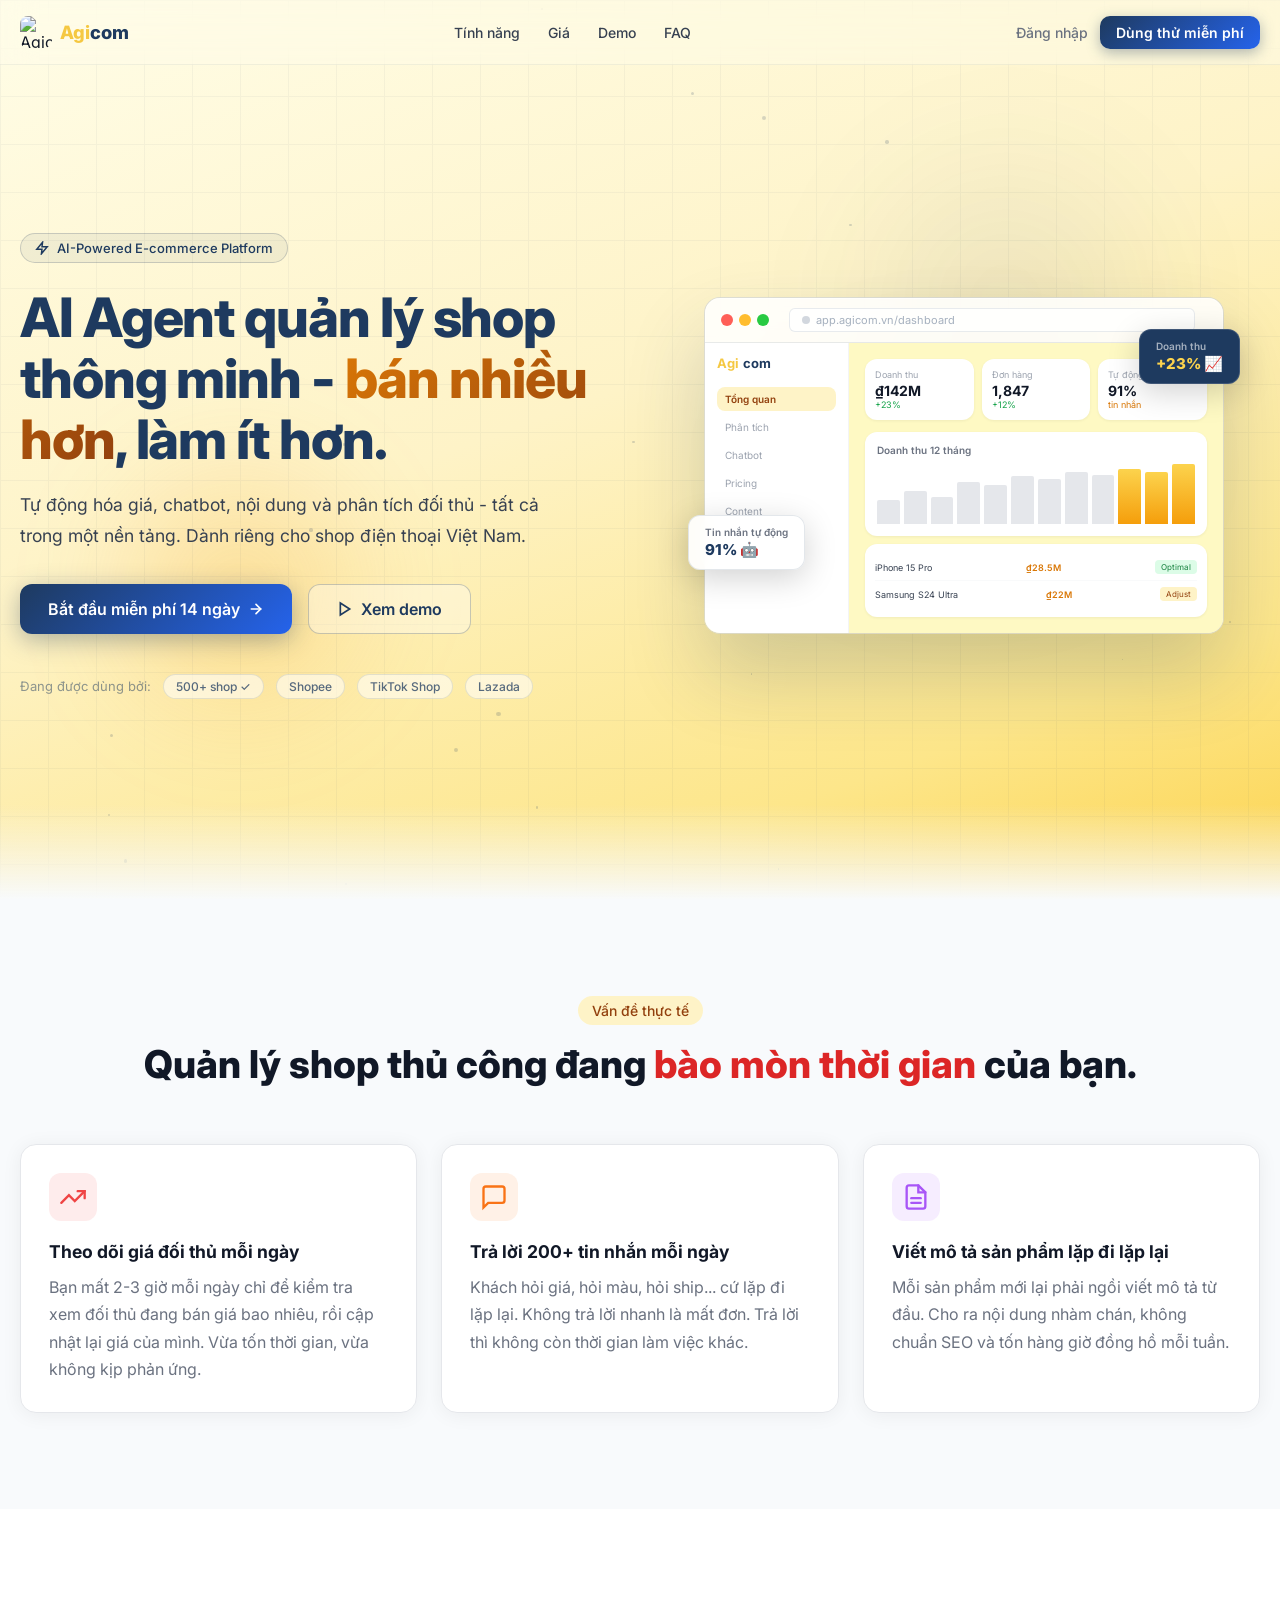
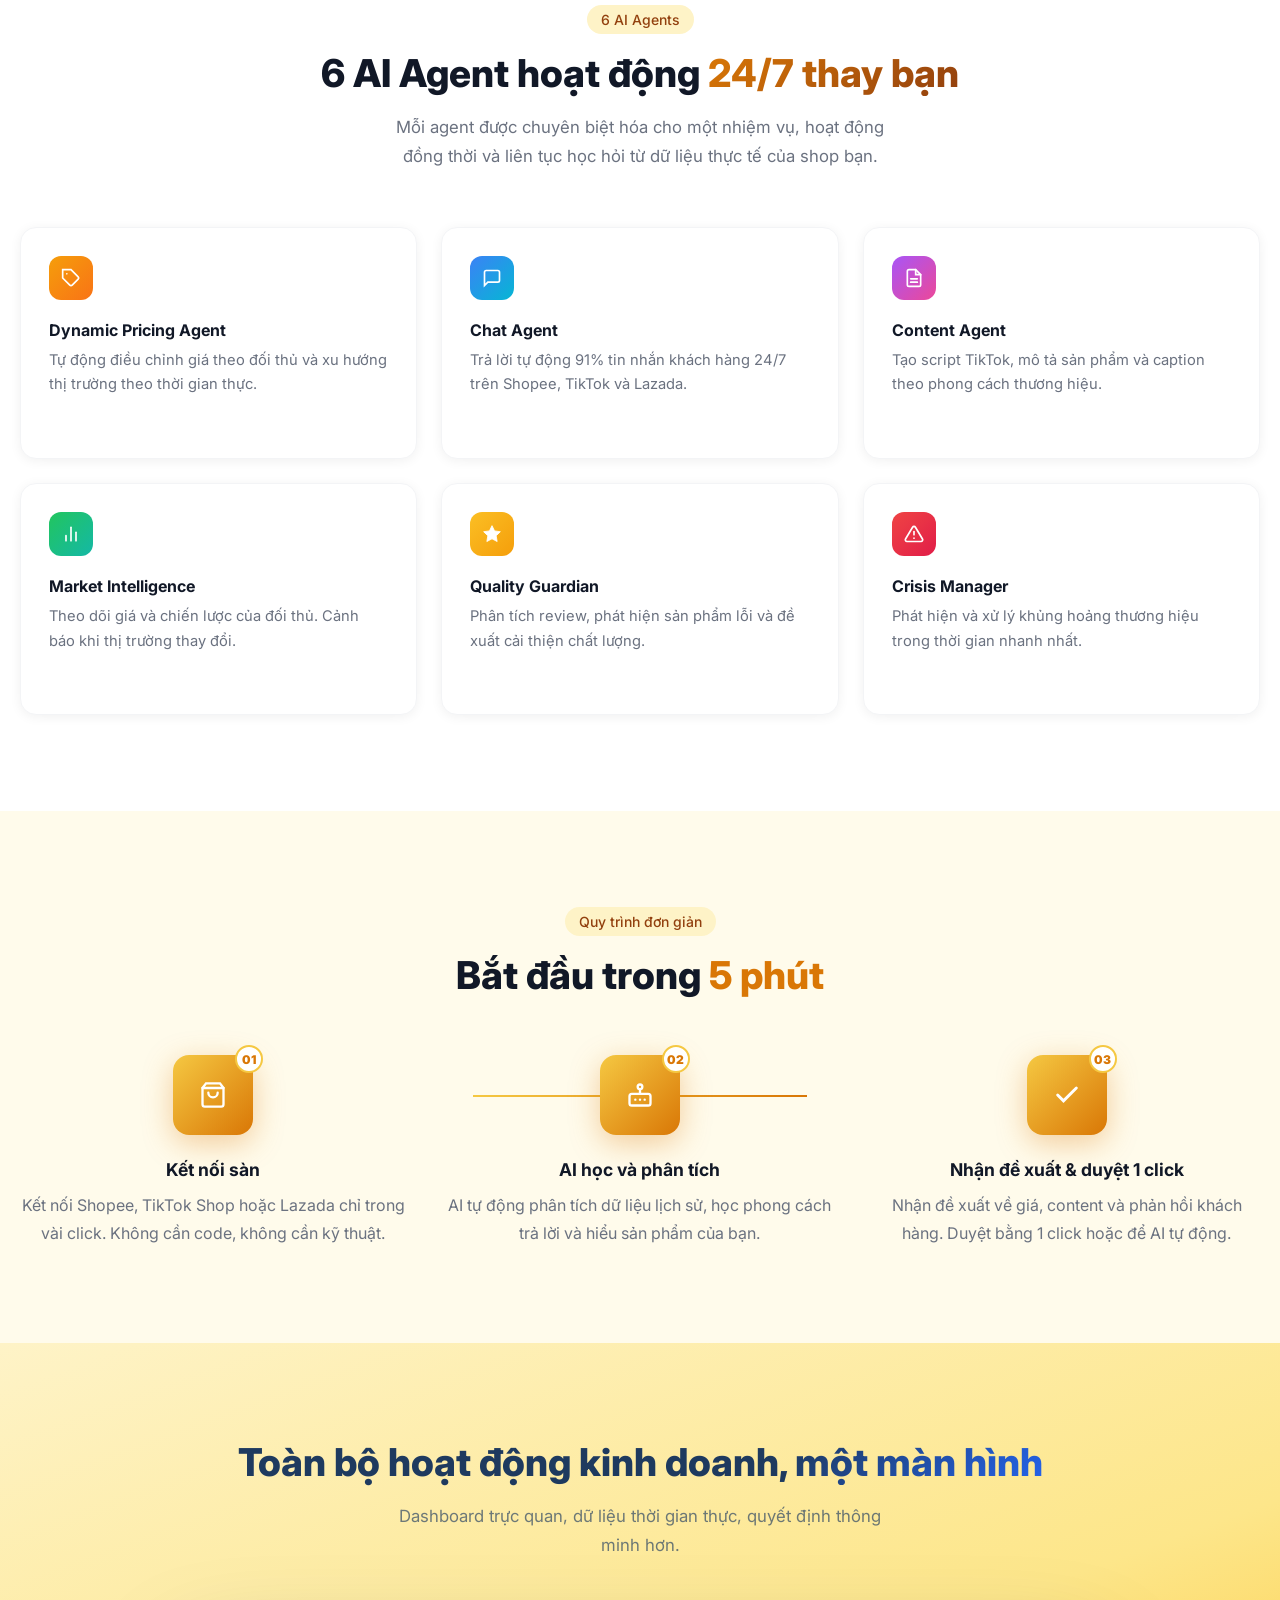
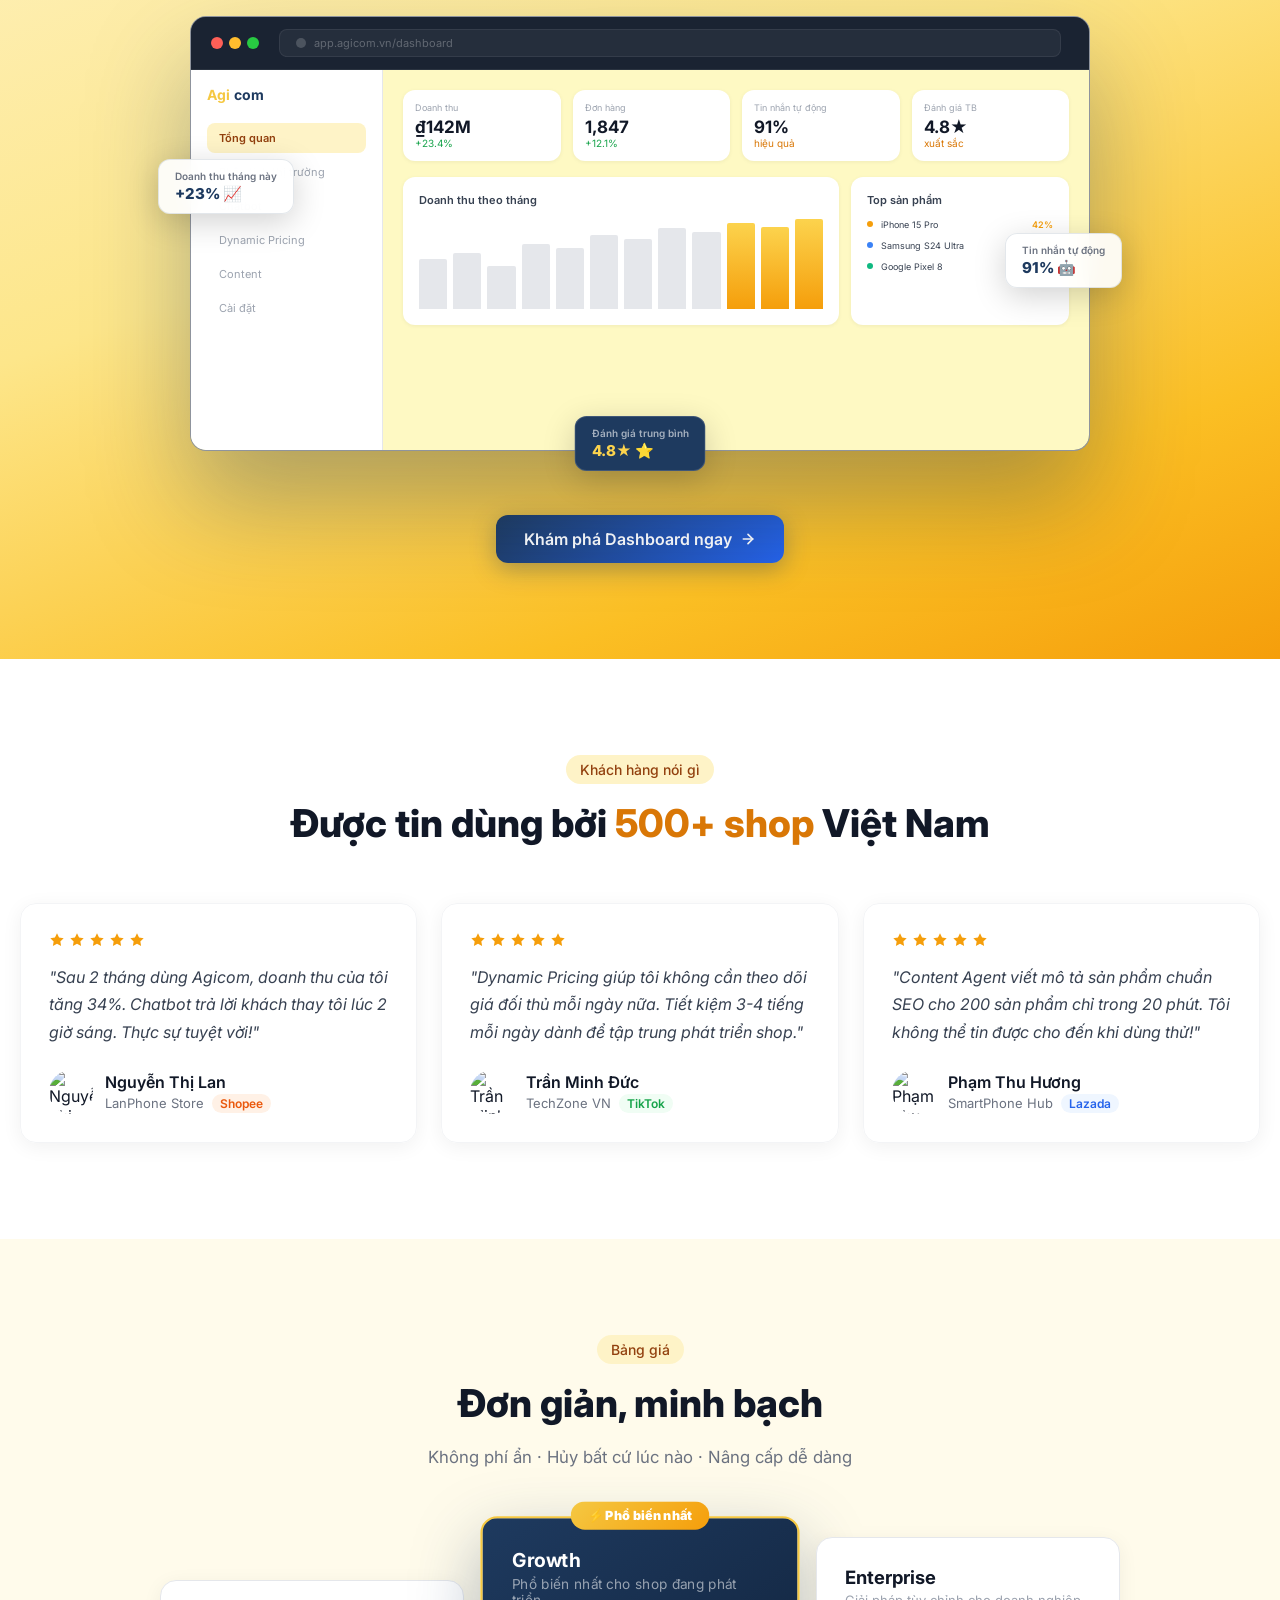
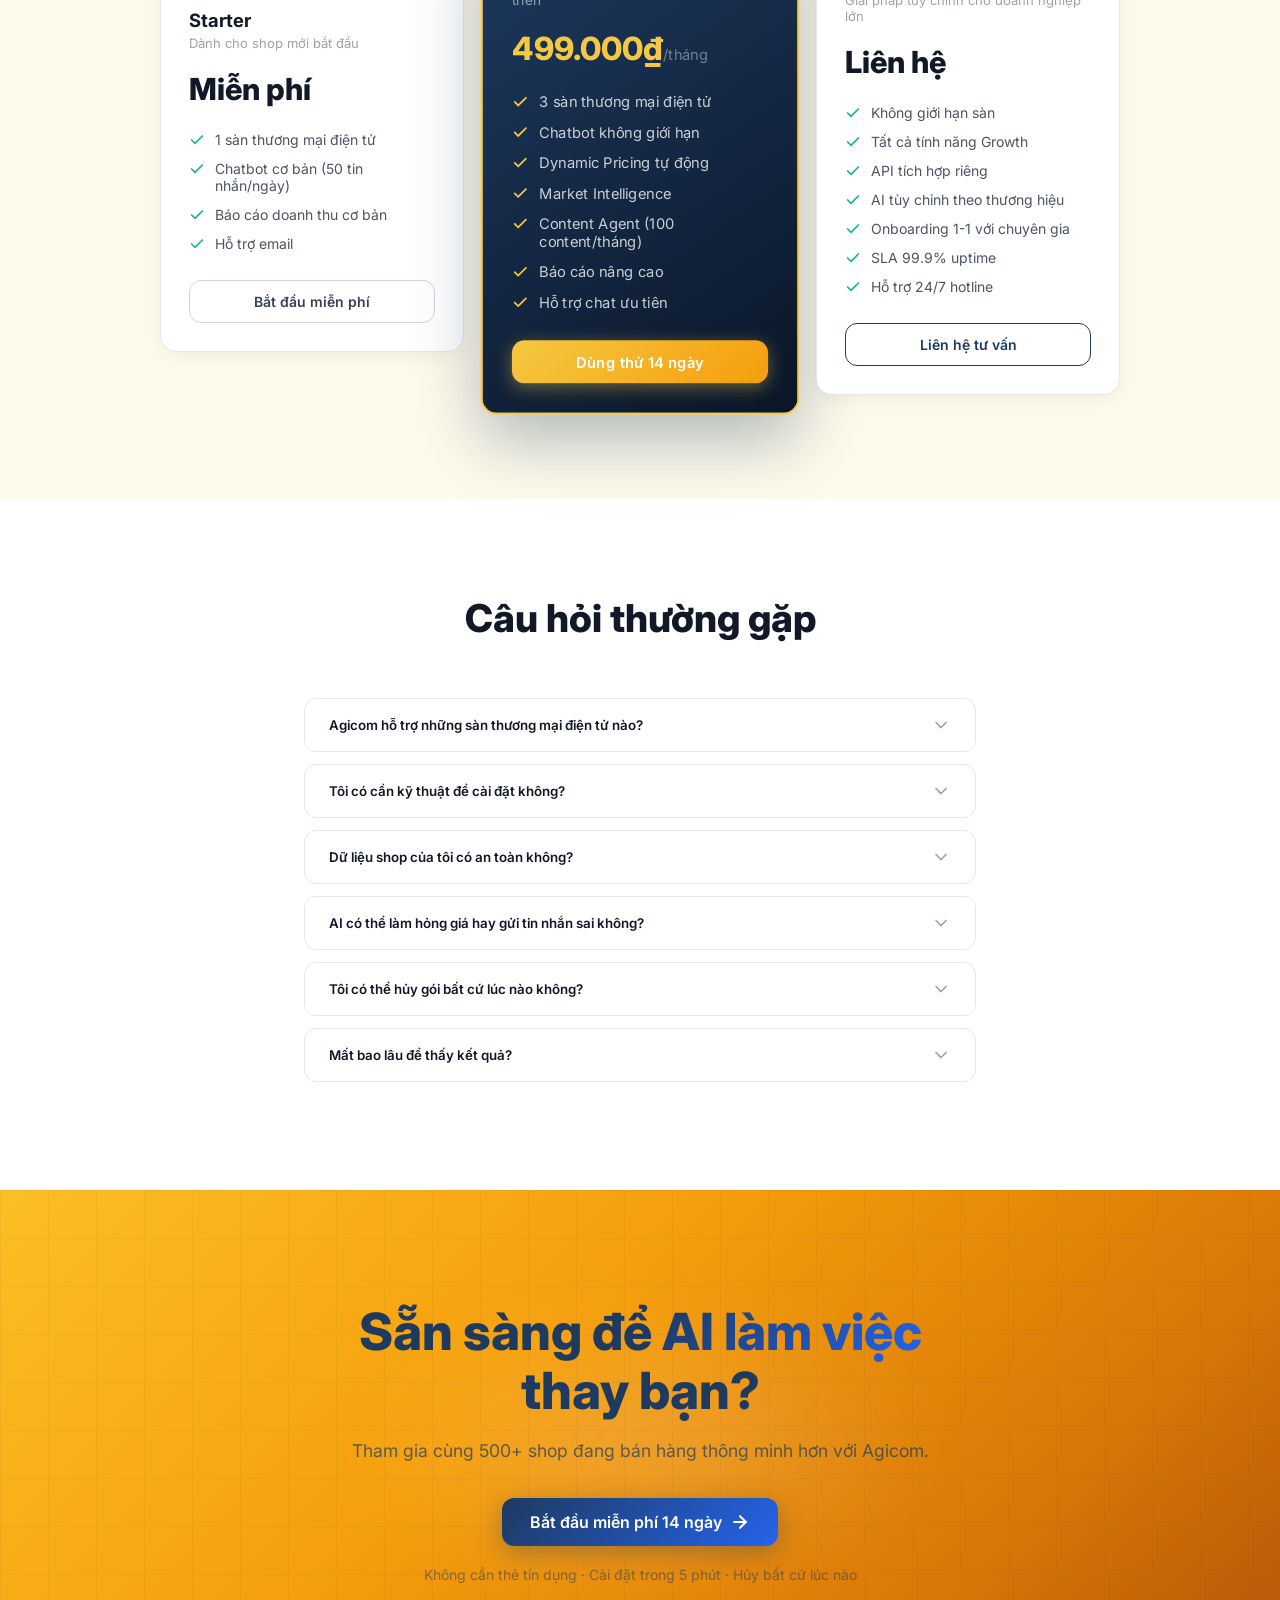
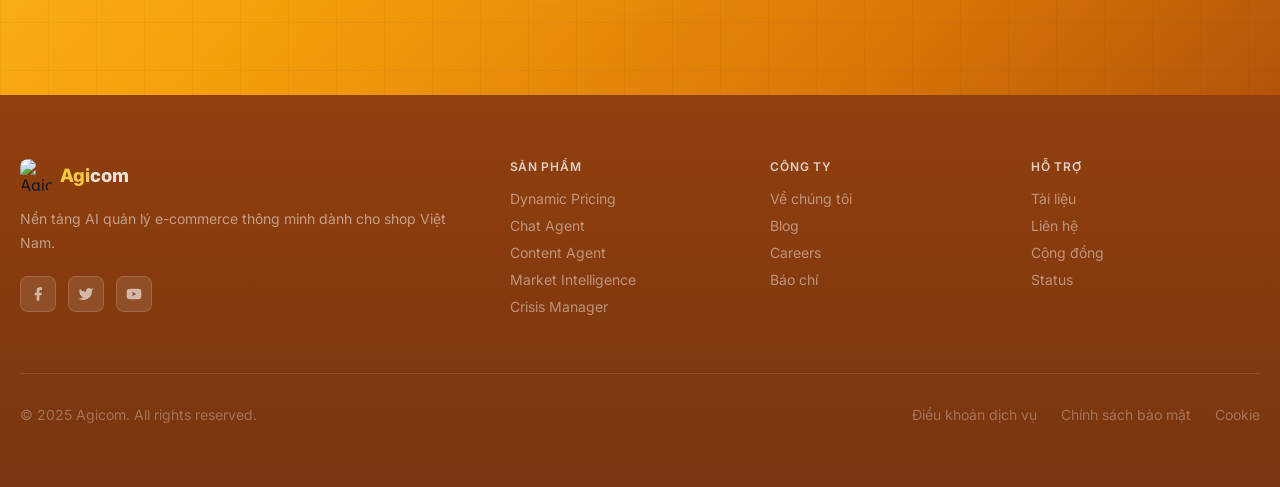
==== frontend/landing.html @ 4f0f51ff "Create landing.html" ====
<!DOCTYPE html>
<html lang="vi">
<head>
<meta charset="UTF-8">
<meta name="viewport" content="width=device-width, initial-scale=1.0">
<title>Agicom – AI Agent quản lý shop thông minh</title>
<link rel="preconnect" href="https://fonts.googleapis.com">
<link rel="preconnect" href="https://fonts.gstatic.com" crossorigin>
<link href="https://fonts.googleapis.com/css2?family=Inter:wght@400;500;600;700;800&display=swap" rel="stylesheet">
<style>
*,*::before,*::after{box-sizing:border-box;margin:0;padding:0;}
html{scroll-behavior:smooth;}
body{font-family:'Inter',sans-serif;overflow-x:hidden;color:#111827;}
img{max-width:100%;display:block;}
a{text-decoration:none;color:inherit;}
button{cursor:pointer;border:none;background:none;font-family:inherit;}
ul{list-style:none;}
@keyframes floatUp{0%,100%{transform:translateY(0)}50%{transform:translateY(-7px)}}
@keyframes floatDown{0%,100%{transform:translateY(0)}50%{transform:translateY(7px)}}
@keyframes floatSlow{0%,100%{transform:translateY(0)}50%{transform:translateY(-5px)}}
@keyframes particleFloat{0%,100%{transform:translateY(0);opacity:0.15}50%{transform:translateY(-28px);opacity:0.5}}
@keyframes fadeInUp{from{opacity:0;transform:translateY(40px)}to{opacity:1;transform:translateY(0)}}
@keyframes fadeInRight{from{opacity:0;transform:translateX(50px)}to{opacity:1;transform:translateX(0)}}
.animate-fade-in-up{animation:fadeInUp .8s ease forwards;}
.animate-fade-in-right{animation:fadeInRight .9s .2s ease both;}
.float-up{animation:floatUp 3s ease-in-out infinite;}
.float-down{animation:floatDown 4s 1s ease-in-out infinite;}
.float-slow{animation:floatSlow 3s 2s ease-in-out infinite;}
.reveal{opacity:0;transform:translateY(30px);transition:opacity .6s ease,transform .6s ease;}
.reveal.visible{opacity:1;transform:translateY(0);}
.reveal-d1{transition-delay:.1s;}.reveal-d2{transition-delay:.2s;}.reveal-d3{transition-delay:.3s;}
/* Navbar */
#navbar{position:fixed;top:0;left:0;right:0;z-index:50;transition:background .3s,box-shadow .3s;background:rgba(255,253,235,0.4);backdrop-filter:blur(16px);-webkit-backdrop-filter:blur(16px);border-bottom:1px solid rgba(30,58,95,0.06);}
#navbar.scrolled{background:rgba(255,255,255,0.92);border-bottom:1px solid rgba(0,0,0,0.07);box-shadow:0 4px 20px rgba(0,0,0,0.08);}
.nav-inner{max-width:1280px;margin:0 auto;padding:0 20px;display:flex;align-items:center;justify-content:space-between;height:64px;}
.nav-logo{display:flex;align-items:center;gap:8px;cursor:pointer;}
.nav-logo img{width:32px;height:32px;border-radius:8px;}
.logo-agi{color:#F5C842;font-weight:800;font-size:1.15rem;}
.logo-com{color:#1E3A5F;font-weight:800;font-size:1.15rem;}
.logo-com-inv{color:rgba(255,255,255,.85);font-weight:800;font-size:1.15rem;}
.nav-links{display:flex;align-items:center;gap:28px;}
.nav-links button{color:#374151;font-size:14px;font-weight:500;transition:color .2s;}
.nav-links button:hover{color:#D97706;}
.nav-ctas{display:flex;align-items:center;gap:12px;}
.nav-login{color:#6B7280;font-size:14px;font-weight:500;transition:color .2s;}
.nav-login:hover{color:#D97706;}
.btn-nav{display:inline-flex;align-items:center;gap:6px;padding:8px 16px;border-radius:10px;font-size:14px;font-weight:600;color:#fff;background:linear-gradient(135deg,#1E3A5F,#2563EB);box-shadow:0 4px 14px rgba(30,58,95,0.35);transition:transform .2s;cursor:pointer;}
.btn-nav:hover{transform:scale(1.05);}
.btn-primary{display:inline-flex;align-items:center;gap:8px;padding:14px 28px;border-radius:12px;font-size:1rem;font-weight:600;color:#fff;background:linear-gradient(135deg,#1E3A5F,#2563EB);box-shadow:0 6px 24px rgba(30,58,95,0.35);transition:transform .2s;cursor:pointer;}
.btn-primary:hover{transform:scale(1.05);}
.btn-outline{display:inline-flex;align-items:center;gap:8px;padding:14px 28px;border-radius:12px;font-size:1rem;font-weight:600;border:1.5px solid rgba(30,58,95,0.25);color:#1E3A5F;background:rgba(255,255,255,0.35);transition:background .2s;cursor:pointer;}
.btn-outline:hover{background:rgba(255,255,255,0.6);}
.btn-amber{display:inline-flex;align-items:center;gap:8px;padding:14px 28px;border-radius:12px;font-size:1rem;font-weight:600;color:#fff;background:linear-gradient(135deg,#F5C842,#F59E0B);box-shadow:0 4px 16px rgba(245,200,66,.4);transition:transform .2s;cursor:pointer;}
.btn-amber:hover{transform:scale(1.05);}
.mob-toggle{display:none;color:#1E3A5F;}
.mob-menu{display:none;background:#fff;border-top:1px solid #F3F4F6;padding:16px 20px;}
.mob-menu.open{display:block;}
.mob-menu button{display:block;width:100%;text-align:left;padding:10px 0;color:#374151;font-size:14px;font-weight:500;}
.mob-cta{display:block;width:100%;text-align:center;margin-top:8px;padding:12px;border-radius:12px;color:#fff;font-weight:600;font-size:14px;background:linear-gradient(135deg,#1E3A5F,#2563EB);}
@media(max-width:768px){.nav-links,.nav-ctas{display:none!important;}.mob-toggle{display:flex;}}
/* Hero */
#hero{position:relative;min-height:100vh;display:flex;align-items:center;padding-top:64px;background:linear-gradient(160deg,#FFFDE7 0%,#FEF3C7 45%,#FDE68A 80%,#FCD34D 100%);}
.orb1{position:absolute;top:10%;right:5%;width:420px;height:420px;border-radius:50%;background:radial-gradient(circle,rgba(30,58,95,0.08),transparent 70%);filter:blur(40px);pointer-events:none;}
.orb2{position:absolute;bottom:15%;left:5%;width:350px;height:350px;border-radius:50%;background:radial-gradient(circle,rgba(245,158,11,0.25),transparent 70%);filter:blur(40px);pointer-events:none;}
.grid-bg{position:absolute;inset:0;opacity:.04;pointer-events:none;background-image:linear-gradient(rgba(30,58,95,1) 1px,transparent 1px),linear-gradient(90deg,rgba(30,58,95,1) 1px,transparent 1px);background-size:48px 48px;}
.particles-wrap{position:absolute;inset:0;overflow:hidden;pointer-events:none;}
.particle{position:absolute;border-radius:50%;background:rgba(30,58,95,0.18);animation:particleFloat linear infinite;}
.hero-inner{position:relative;max-width:1280px;margin:0 auto;padding:80px 20px 112px;display:grid;grid-template-columns:1fr 1fr;gap:56px;align-items:center;}
@media(max-width:900px){.hero-inner{grid-template-columns:1fr;padding:60px 20px 80px;}.hero-right{display:none!important;}}
.hero-badge{display:inline-flex;align-items:center;gap:8px;padding:6px 14px;border-radius:999px;margin-bottom:24px;border:1px solid rgba(30,58,95,0.2);background:rgba(30,58,95,0.06);}
.hero-badge span{color:#1E3A5F;font-size:13px;font-weight:500;}
.hero-h1{font-size:clamp(2rem,4.5vw,3.4rem);font-weight:800;line-height:1.12;letter-spacing:-.02em;color:#1E3A5F;margin-bottom:20px;}
.grad-text{background:linear-gradient(135deg,#D97706,#92400E);-webkit-background-clip:text;-webkit-text-fill-color:transparent;background-clip:text;}
.hero-p{color:#374151;font-size:1.1rem;line-height:1.75;max-width:520px;margin-bottom:32px;}
.hero-ctas{display:flex;flex-wrap:wrap;gap:16px;margin-bottom:40px;}
.trust-row{display:flex;flex-wrap:wrap;align-items:center;gap:12px;}
.trust-lbl{color:rgba(30,58,95,0.5);font-size:13px;}
.trust-badge{padding:4px 12px;border-radius:999px;font-size:12px;font-weight:500;background:rgba(255,255,255,0.55);color:rgba(30,58,95,0.75);border:1px solid rgba(30,58,95,0.12);}
.hero-fade{position:absolute;bottom:0;left:0;right:0;height:96px;pointer-events:none;background:linear-gradient(to bottom,transparent,#f8fafc);}
/* Mockup */
.mockup-wrap{position:relative;width:100%;max-width:520px;margin:0 auto;user-select:none;}
.mockup-glow{position:absolute;inset:-24px;border-radius:24px;pointer-events:none;background:radial-gradient(ellipse,rgba(30,58,95,0.25) 0%,transparent 70%);filter:blur(40px);opacity:.3;}
.mockup-browser{position:relative;border-radius:16px;overflow:hidden;border:1px solid rgba(30,58,95,0.15);background:rgba(255,255,255,0.55);backdrop-filter:blur(14px);-webkit-backdrop-filter:blur(14px);box-shadow:0 40px 80px rgba(30,58,95,0.2),0 0 0 1px rgba(255,255,255,0.6) inset;}
.titlebar{display:flex;align-items:center;gap:8px;padding:10px 16px;border-bottom:1px solid rgba(30,58,95,0.1);background:rgba(255,255,255,0.7);}
.tlights{display:flex;gap:6px;}
.tl{width:12px;height:12px;border-radius:50%;}
.tl-r{background:#FF5F57;}.tl-y{background:#FFBD2E;}.tl-g{background:#28CA42;}
.urlbar{flex:1;height:24px;border-radius:6px;margin:0 12px;display:flex;align-items:center;padding:0 12px;gap:6px;background:rgba(255,255,255,0.8);border:1px solid rgba(30,58,95,0.1);}
.urlbar-dot{width:8px;height:8px;border-radius:50%;background:rgba(30,58,95,0.2);}
.urlbar-txt{color:rgba(30,58,95,0.4);font-size:11px;}
.mbody{display:flex;background:#fef9c3;min-height:280px;}
.msidebar{width:144px;background:#fff;border-right:1px solid #F3F4F6;padding:12px;flex-shrink:0;}
.msidebar-logo{display:flex;align-items:center;gap:4px;margin-bottom:16px;}
.msidebar-logo .a{color:#F5C842;font-weight:700;font-size:13px;}
.msidebar-logo .c{color:#1E3A5F;font-weight:700;font-size:13px;}
.mnav{padding:6px 8px;border-radius:8px;margin-bottom:4px;font-size:10px;}
.mnav-a{background:#FEF3C7;color:#92400E;font-weight:600;}
.mnav-i{background:transparent;color:#9CA3AF;}
.mmain{flex:1;padding:16px;}
.kpi3{display:grid;grid-template-columns:repeat(3,1fr);gap:8px;margin-bottom:12px;}
.kcard{background:#fff;border-radius:12px;padding:10px;box-shadow:0 1px 3px rgba(0,0,0,.06);}
.kl{color:#9CA3AF;font-size:9px;margin-bottom:2px;}
.kv{font-weight:700;color:#111827;font-size:14px;}
.ks-g{font-size:9px;color:#16A34A;}
.ks-a{font-size:9px;color:#D97706;}
.mchart{background:#fff;border-radius:12px;padding:12px;margin-bottom:8px;box-shadow:0 1px 3px rgba(0,0,0,.06);}
.mchart-lbl{color:#6B7280;font-size:10px;font-weight:600;margin-bottom:8px;}
.bars{display:flex;align-items:flex-end;gap:4px;height:60px;}
.bar{flex:1;border-radius:2px 2px 0 0;}
.mtable{background:#fff;border-radius:12px;padding:10px;box-shadow:0 1px 3px rgba(0,0,0,.06);}
.mrow{display:flex;align-items:center;justify-content:space-between;padding:6px 0;border-bottom:1px solid #F9FAFB;}
.mrow:last-child{border-bottom:none;}
.mrow-n{color:#374151;font-size:9px;}
.mrow-p{font-weight:600;color:#D97706;font-size:9px;}
.mbadge{border-radius:4px;padding:2px 6px;font-size:8px;}
.mbadge-g{background:#DCFCE7;color:#15803D;}
.mbadge-a{background:#FEF3C7;color:#92400E;}
.callout{position:absolute;padding:10px 16px;border-radius:12px;box-shadow:0 8px 32px rgba(0,0,0,.18);}
.callout-lbl{font-size:10px;font-weight:600;margin-bottom:2px;}
.callout-val{font-size:15px;font-weight:800;}
.co-dark{background:#1E3A5F;border:1px solid rgba(255,255,255,0.15);}
.co-dark .callout-lbl{color:rgba(255,255,255,.6);}
.co-dark .callout-val{color:#FCD34D;}
.co-light{background:rgba(255,255,255,0.92);border:1px solid rgba(30,58,95,.12);backdrop-filter:blur(10px);}
.co-light .callout-lbl{color:#6B7280;}
.co-light .callout-val{color:#1E3A5F;}
/* Shared */
.sec-badge{display:inline-block;padding:6px 14px;border-radius:999px;font-size:14px;font-weight:500;background:#FEF3C7;color:#92400E;margin-bottom:16px;}
.sec-h2{font-size:clamp(1.8rem,3vw,2.6rem);font-weight:800;line-height:1.22;color:#111827;}
.grad-h2{background:linear-gradient(135deg,#D97706,#92400E);-webkit-background-clip:text;-webkit-text-fill-color:transparent;background-clip:text;}
.sec-sub{color:#6B7280;font-size:1.05rem;line-height:1.72;max-width:500px;margin:16px auto 0;}
.container{max-width:1280px;margin:0 auto;padding:0 20px;}
.tc{text-align:center;}
/* Problem */
#problem{padding:96px 0;background:#f8fafc;}
.prob-grid{display:grid;grid-template-columns:repeat(3,1fr);gap:24px;margin-top:56px;}
@media(max-width:768px){.prob-grid{grid-template-columns:1fr;}}
.prob-card{background:#fff;border-radius:16px;padding:28px;border:1px solid #E5E7EB;box-shadow:0 2px 20px rgba(0,0,0,.06);}
.prob-icon{width:48px;height:48px;border-radius:12px;display:flex;align-items:center;justify-content:center;margin-bottom:20px;}
.prob-card h3{font-size:1.1rem;font-weight:700;color:#111827;margin-bottom:12px;}
.prob-card p{color:#6B7280;line-height:1.72;}
/* Features */
#features{padding:96px 0;background:#fff;}
.feat-grid{display:grid;grid-template-columns:repeat(3,1fr);gap:24px;margin-top:56px;}
@media(max-width:900px){.feat-grid{grid-template-columns:repeat(2,1fr);}}
@media(max-width:600px){.feat-grid{grid-template-columns:1fr;}}
.feat-card{padding:28px;border-radius:16px;border:1px solid #F3F4F6;box-shadow:0 2px 12px rgba(0,0,0,.06);background:#fff;transition:transform .2s,box-shadow .2s;cursor:pointer;}
.feat-card:hover{transform:translateY(-4px);box-shadow:0 8px 32px rgba(0,0,0,.12);}
.feat-icon{width:44px;height:44px;border-radius:12px;display:flex;align-items:center;justify-content:center;color:#fff;margin-bottom:20px;transition:transform .2s;}
.feat-card:hover .feat-icon{transform:scale(1.1);}
.feat-card h3{font-weight:700;color:#111827;font-size:1rem;margin-bottom:8px;}
.feat-card p{color:#6B7280;line-height:1.68;font-size:.92rem;}
.feat-link{margin-top:16px;display:flex;align-items:center;gap:4px;font-size:14px;font-weight:500;color:#D97706;opacity:0;transition:opacity .2s;}
.feat-card:hover .feat-link{opacity:1;}
.ga{background:linear-gradient(135deg,#F59E0B,#F97316);}
.gb{background:linear-gradient(135deg,#3B82F6,#06B6D4);}
.gc{background:linear-gradient(135deg,#A855F7,#EC4899);}
.gd{background:linear-gradient(135deg,#22C55E,#14B8A6);}
.ge{background:linear-gradient(135deg,#FBBF24,#F59E0B);}
.gf{background:linear-gradient(135deg,#EF4444,#E11D48);}
/* How it works */
#how{padding:96px 0;background:#FFFBEB;}
.steps{display:grid;grid-template-columns:repeat(3,1fr);gap:40px;margin-top:56px;position:relative;}
.steps-line{display:none;position:absolute;top:40px;left:calc(33.33% + 40px);right:calc(33.33% + 40px);height:2px;background:linear-gradient(to right,#F5C842,#D97706);}
@media(min-width:768px){.steps-line{display:block;}}
@media(max-width:768px){.steps{grid-template-columns:1fr;}}
.step{text-align:center;}
.step-icon{position:relative;display:inline-flex;align-items:center;justify-content:center;width:80px;height:80px;border-radius:16px;color:#fff;margin-bottom:24px;background:linear-gradient(135deg,#F5C842,#D97706);box-shadow:0 8px 30px rgba(217,119,6,0.35);}
.step-num{position:absolute;top:-10px;right:-10px;width:28px;height:28px;border-radius:50%;background:#fff;display:flex;align-items:center;justify-content:center;font-size:12px;font-weight:900;color:#D97706;border:2px solid #F5C842;}
.step h3{font-size:1.1rem;font-weight:700;color:#111827;margin-bottom:12px;}
.step p{color:#6B7280;line-height:1.72;}
/* Dashboard preview */
#preview{padding:96px 0;background:linear-gradient(160deg,#FEF3C7 0%,#FDE68A 45%,#FBBF24 80%,#F59E0B 100%);}
.big-wrap{position:relative;max-width:900px;margin:56px auto 0;}
.big-glow{position:absolute;inset:-40px;border-radius:24px;pointer-events:none;background:radial-gradient(ellipse,rgba(30,58,95,0.2),transparent 70%);filter:blur(40px);opacity:.3;}
.big-browser{position:relative;border-radius:16px;overflow:hidden;border:1px solid rgba(255,255,255,.5);background:#1e293b;box-shadow:0 50px 100px rgba(30,58,95,.35),0 0 0 1px rgba(255,255,255,.2) inset;}
.big-bar{display:flex;align-items:center;gap:12px;padding:12px 20px;border-bottom:1px solid rgba(255,255,255,.07);background:#1a2332;}
.big-url{flex:1;height:28px;border-radius:8px;display:flex;align-items:center;padding:0 16px;margin:0 8px;gap:8px;background:rgba(255,255,255,.05);border:1px solid rgba(255,255,255,.07);}
.big-udot{width:10px;height:10px;border-radius:50%;background:rgba(255,255,255,.18);}
.big-utxt{color:rgba(255,255,255,.28);font-size:11px;}
.big-body{display:flex;background:#fef9c3;min-height:380px;}
.big-sidebar{width:192px;background:#fff;border-right:1px solid #E5E7EB;padding:16px;flex-shrink:0;}
.bs-logo{display:flex;align-items:center;gap:4px;margin-bottom:20px;}
.bs-logo .a{color:#F5C842;font-weight:700;font-size:14px;}
.bs-logo .c{color:#1E3A5F;font-weight:700;font-size:14px;}
.bnav{padding:8px 12px;border-radius:8px;margin-bottom:4px;font-size:11px;}
.bnav-a{background:#FEF3C7;color:#92400E;font-weight:600;}
.bnav-i{background:transparent;color:#9CA3AF;}
.big-main{flex:1;padding:20px;}
.kpi4{display:grid;grid-template-columns:repeat(4,1fr);gap:12px;margin-bottom:16px;}
.k4{background:#fff;border-radius:12px;padding:12px;box-shadow:0 1px 4px rgba(0,0,0,.06);}
.k4l{color:#9CA3AF;font-size:9px;margin-bottom:4px;}
.k4v{font-weight:700;color:#111827;font-size:17px;}
.k4g{font-size:10px;color:#16A34A;}
.k4a{font-size:10px;color:#D97706;}
.charts2{display:grid;grid-template-columns:2fr 1fr;gap:12px;}
.bchart{background:#fff;border-radius:12px;padding:16px;box-shadow:0 1px 4px rgba(0,0,0,.06);}
.bchart-lbl{font-weight:600;color:#374151;font-size:11px;margin-bottom:12px;}
.bbars{display:flex;align-items:flex-end;gap:6px;height:90px;}
.bbar{flex:1;border-radius:2px 2px 0 0;}
.tprod{background:#fff;border-radius:12px;padding:16px;box-shadow:0 1px 4px rgba(0,0,0,.06);}
.tprod-lbl{font-weight:600;color:#374151;font-size:11px;margin-bottom:12px;}
.trow{display:flex;align-items:center;gap:8px;margin-bottom:10px;}
.trow:last-child{margin-bottom:0;}
.tdot{width:6px;height:6px;border-radius:50%;flex-shrink:0;}
.tname{flex:1;color:#374151;font-size:9px;}
.tpct{font-weight:600;color:#F59E0B;font-size:9px;}
.preview-cta{text-align:center;margin-top:64px;}
/* Testimonials */
#testimonials{padding:96px 0;background:#fff;}
.test-grid{display:grid;grid-template-columns:repeat(3,1fr);gap:24px;margin-top:56px;}
@media(max-width:900px){.test-grid{grid-template-columns:1fr;}}
.test-card{padding:28px;border-radius:16px;border:1px solid #F3F4F6;box-shadow:0 4px 20px rgba(0,0,0,.06);transition:box-shadow .2s;}
.test-card:hover{box-shadow:0 8px 40px rgba(0,0,0,.1);}
.stars{display:flex;gap:4px;margin-bottom:16px;}
.test-q{color:#374151;line-height:1.72;font-style:italic;margin-bottom:24px;}
.test-author{display:flex;align-items:center;gap:12px;}
.test-avatar{width:44px;height:44px;border-radius:50%;object-fit:cover;flex-shrink:0;}
.test-name{font-weight:600;color:#111827;}
.test-meta{display:flex;align-items:center;gap:8px;margin-top:2px;}
.test-shop{font-size:13px;color:#6B7280;}
.plat{padding:2px 8px;border-radius:999px;font-size:12px;font-weight:600;}
.plat-s{background:#FFF1E6;color:#EA580C;}
.plat-t{background:#F0FDF4;color:#16A34A;}
.plat-l{background:#EFF6FF;color:#2563EB;}
/* Pricing */
#pricing{padding:96px 0;background:#FFFBEB;}
.price-grid{display:grid;grid-template-columns:repeat(3,1fr);gap:24px;max-width:960px;margin:56px auto 0;align-items:center;}
@media(max-width:768px){.price-grid{grid-template-columns:1fr;max-width:400px;}}
.price-card{position:relative;border-radius:16px;padding:28px;border:1px solid #E5E7EB;background:#fff;box-shadow:0 4px 20px rgba(0,0,0,.06);}
.price-card.rec{background:linear-gradient(145deg,#1E3A5F,#0a1628);border:2px solid #F5C842;box-shadow:0 24px 64px rgba(30,58,95,.35);transform:scale(1.05);}
.price-pop{position:absolute;top:-16px;left:50%;transform:translateX(-50%);padding:6px 16px;border-radius:999px;font-size:12px;font-weight:900;color:#fff;white-space:nowrap;background:linear-gradient(135deg,#F5C842,#F59E0B);}
.pname-l{font-size:1.15rem;font-weight:700;color:#111827;margin-bottom:4px;}
.pname-d{font-size:1.15rem;font-weight:700;color:#fff;margin-bottom:4px;}
.pdesc-l{font-size:13px;color:#9CA3AF;}
.pdesc-d{font-size:13px;color:rgba(255,255,255,.55);}
.pprice-l{font-size:1.9rem;font-weight:800;color:#111827;}
.pprice-d{font-size:1.9rem;font-weight:800;color:#F5C842;}
.pper-l{font-size:14px;color:#9CA3AF;}
.pper-d{font-size:14px;color:rgba(255,255,255,.4);}
.pfeats{margin:24px 0 28px;}
.pfeat{display:flex;align-items:flex-start;gap:10px;margin-bottom:12px;}
.chk-g{color:#10B981;flex-shrink:0;margin-top:1px;}
.chk-d{color:#F5C842;flex-shrink:0;margin-top:1px;}
.pft-l{font-size:14px;color:#4B5563;}
.pft-d{font-size:14px;color:rgba(255,255,255,.78);}
.pcta{display:block;width:100%;text-align:center;padding:12px;border-radius:12px;font-weight:600;font-size:14px;transition:transform .2s;cursor:pointer;}
.pcta:hover{transform:scale(1.02);}
.pcta-r{background:linear-gradient(135deg,#F5C842,#F59E0B);color:#fff;box-shadow:0 4px 16px rgba(245,200,66,.4);}
.pcta-e{border:1.5px solid #1E3A5F;color:#1E3A5F;background:transparent;}
.pcta-s{border:1.5px solid #D1D5DB;color:#374151;background:transparent;}
/* FAQ */
#faq{padding:96px 0;background:#fff;}
.faq-list{max-width:672px;margin:56px auto 0;}
.faq-item{border-radius:12px;border:1px solid #E5E7EB;overflow:hidden;margin-bottom:12px;}
.faq-btn{width:100%;display:flex;align-items:center;justify-content:space-between;padding:16px 24px;text-align:left;transition:background .2s;}
.faq-btn:hover{background:#FFFBEB;}
.faq-q{font-weight:600;color:#111827;}
.faq-chev{color:#9CA3AF;flex-shrink:0;margin-left:16px;transition:transform .25s;}
.faq-chev.open{transform:rotate(180deg);}
.faq-ans{padding:0 24px;max-height:0;overflow:hidden;transition:max-height .3s ease,padding .3s ease;color:#6B7280;line-height:1.72;}
.faq-ans.open{padding:0 24px 20px;max-height:300px;}
/* CTA */
#cta{padding:112px 0;position:relative;background:linear-gradient(135deg,#FBBF24 0%,#F59E0B 40%,#D97706 75%,#B45309 100%);}
.cta-glow{position:absolute;top:50%;left:50%;transform:translate(-50%,-50%);width:600px;height:300px;border-radius:50%;pointer-events:none;background:radial-gradient(ellipse,rgba(255,255,255,.5),transparent 70%);filter:blur(40px);opacity:.3;}
.cta-inner{position:relative;max-width:672px;margin:0 auto;text-align:center;padding:0 20px;}
.cta-h2{font-size:clamp(2rem,4vw,3.2rem);font-weight:800;line-height:1.15;color:#1E3A5F;}
.grad-blue{background:linear-gradient(135deg,#1E3A5F,#2563EB);-webkit-background-clip:text;-webkit-text-fill-color:transparent;background-clip:text;}
.cta-p{color:rgba(30,58,95,.7);font-size:1.1rem;line-height:1.7;margin:16px 0 32px;}
.cta-note{margin-top:20px;font-size:14px;color:rgba(30,58,95,.5);}
/* Footer */
footer{background:linear-gradient(180deg,#92400E 0%,#78350F 100%);}
.footer-in{max-width:1280px;margin:0 auto;padding:64px 20px;}
.footer-grid{display:grid;grid-template-columns:2fr 1fr 1fr 1fr;gap:32px;margin-bottom:48px;}
@media(max-width:900px){.footer-grid{grid-template-columns:1fr 1fr;}}
@media(max-width:600px){.footer-grid{grid-template-columns:1fr;}}
.fbrand p{font-size:14px;color:rgba(255,255,255,.5);line-height:1.75;margin:16px 0 20px;}
.fsocials{display:flex;gap:12px;}
.fsoc{width:36px;height:36px;border-radius:8px;display:flex;align-items:center;justify-content:center;cursor:pointer;background:rgba(255,255,255,.1);border:1px solid rgba(255,255,255,.15);transition:background .2s;color:rgba(255,255,255,.6);}
.fsoc:hover{background:rgba(255,255,255,.2);}
.fcol h4{font-weight:600;color:rgba(255,255,255,.75);font-size:12px;text-transform:uppercase;letter-spacing:.06em;margin-bottom:16px;}
.fcol a{display:block;font-size:14px;color:rgba(255,255,255,.45);margin-bottom:10px;transition:color .2s;}
.fcol a:hover{color:#fff;}
.fbottom{border-top:1px solid rgba(255,255,255,.1);padding-top:32px;display:flex;flex-wrap:wrap;align-items:center;justify-content:space-between;gap:16px;}
.fcopy{font-size:14px;color:rgba(255,255,255,.3);}
.flegal{display:flex;gap:24px;}
.flegal a{font-size:14px;color:rgba(255,255,255,.3);transition:color .2s;}
.flegal a:hover{color:#fff;}
svg{display:inline-block;vertical-align:middle;}
</style>
</head>
<body>

<!-- NAVBAR -->
<nav id="navbar">
  <div class="nav-inner">
    <a href="landing.html" class="nav-logo">
      <img src="logo-agicom.svg" alt="Agicom">
      <span><span class="logo-agi">Agi</span><span class="logo-com">com</span></span>
    </a>
    <div class="nav-links">
      <button onclick="navTo('features')">Tính năng</button>
      <button onclick="navTo('pricing')">Giá</button>
      <button onclick="navTo('preview')">Demo</button>
      <button onclick="navTo('faq')">FAQ</button>
    </div>
    <div class="nav-ctas">
      <a href="index.html" class="nav-login">Đăng nhập</a>
      <a href="index.html" class="btn-nav">Dùng thử miễn phí</a>
    </div>
    <button class="mob-toggle" onclick="toggleMob()" aria-label="Menu">
      <svg id="ico-menu" width="24" height="24" viewBox="0 0 24 24" fill="none" stroke="currentColor" stroke-width="2" stroke-linecap="round"><line x1="3" y1="6" x2="21" y2="6"/><line x1="3" y1="12" x2="21" y2="12"/><line x1="3" y1="18" x2="21" y2="18"/></svg>
      <svg id="ico-x" width="24" height="24" viewBox="0 0 24 24" fill="none" stroke="currentColor" stroke-width="2" stroke-linecap="round" style="display:none"><line x1="18" y1="6" x2="6" y2="18"/><line x1="6" y1="6" x2="18" y2="18"/></svg>
    </button>
  </div>
  <div class="mob-menu" id="mob-menu">
    <button onclick="navTo('features')">Tính năng</button>
    <button onclick="navTo('pricing')">Giá</button>
    <button onclick="navTo('preview')">Demo</button>
    <button onclick="navTo('faq')">FAQ</button>
    <a href="index.html" class="mob-cta">Dùng thử miễn phí</a>
  </div>
</nav>

<!-- HERO -->
<section id="hero">
  <div class="orb1"></div><div class="orb2"></div>
  <div class="grid-bg"></div>
  <div class="particles-wrap" id="ptcls"></div>
  <div class="hero-inner">
    <div class="animate-fade-in-up">
      <div class="hero-badge">
        <svg width="14" height="14" viewBox="0 0 24 24" fill="none" stroke="#1E3A5F" stroke-width="2.5" stroke-linecap="round"><polygon points="13 2 3 14 12 14 11 22 21 10 12 10 13 2"/></svg>
        <span>AI-Powered E-commerce Platform</span>
      </div>
      <h1 class="hero-h1">AI Agent quản lý shop thông minh -&nbsp;<span class="grad-text">bán nhiều hơn</span>, làm ít hơn.</h1>
      <p class="hero-p">Tự động hóa giá, chatbot, nội dung và phân tích đối thủ - tất cả trong một nền tảng. Dành riêng cho shop điện thoại Việt Nam.</p>
      <div class="hero-ctas">
        <a href="index.html" class="btn-primary">Bắt đầu miễn phí 14 ngày <svg width="16" height="16" viewBox="0 0 24 24" fill="none" stroke="currentColor" stroke-width="2.5" stroke-linecap="round"><line x1="5" y1="12" x2="19" y2="12"/><polyline points="12 5 19 12 12 19"/></svg></a>
        <button class="btn-outline" onclick="navTo('preview')"><svg width="16" height="16" viewBox="0 0 24 24" fill="none" stroke="currentColor" stroke-width="2.5" stroke-linecap="round"><polygon points="5 3 19 12 5 21 5 3"/></svg> Xem demo</button>
      </div>
      <div class="trust-row">
        <span class="trust-lbl">Đang được dùng bởi:</span>
        <span class="trust-badge">500+ shop ✓</span>
        <span class="trust-badge">Shopee</span>
        <span class="trust-badge">TikTok Shop</span>
        <span class="trust-badge">Lazada</span>
      </div>
    </div>
    <div class="hero-right animate-fade-in-right">
      <div class="mockup-wrap">
        <div class="mockup-glow"></div>
        <div class="mockup-browser">
          <div class="titlebar">
            <div class="tlights"><div class="tl tl-r"></div><div class="tl tl-y"></div><div class="tl tl-g"></div></div>
            <div class="urlbar"><div class="urlbar-dot"></div><span class="urlbar-txt">app.agicom.vn/dashboard</span></div>
          </div>
          <div class="mbody">
            <div class="msidebar">
              <div class="msidebar-logo"><span class="a">Agi</span><span class="c">com</span></div>
              <div class="mnav mnav-a">Tổng quan</div>
              <div class="mnav mnav-i">Phân tích</div>
              <div class="mnav mnav-i">Chatbot</div>
              <div class="mnav mnav-i">Pricing</div>
              <div class="mnav mnav-i">Content</div>
              <div class="mnav mnav-i">Cài đặt</div>
            </div>
            <div class="mmain">
              <div class="kpi3">
                <div class="kcard"><div class="kl">Doanh thu</div><div class="kv">₫142M</div><div class="ks-g">+23%</div></div>
                <div class="kcard"><div class="kl">Đơn hàng</div><div class="kv">1,847</div><div class="ks-g">+12%</div></div>
                <div class="kcard"><div class="kl">Tự động</div><div class="kv">91%</div><div class="ks-a">tin nhắn</div></div>
              </div>
              <div class="mchart">
                <div class="mchart-lbl">Doanh thu 12 tháng</div>
                <div class="bars">
                  <div class="bar" style="height:40%;background:#E5E7EB"></div><div class="bar" style="height:55%;background:#E5E7EB"></div><div class="bar" style="height:45%;background:#E5E7EB"></div><div class="bar" style="height:70%;background:#E5E7EB"></div><div class="bar" style="height:65%;background:#E5E7EB"></div><div class="bar" style="height:80%;background:#E5E7EB"></div><div class="bar" style="height:75%;background:#E5E7EB"></div><div class="bar" style="height:88%;background:#E5E7EB"></div><div class="bar" style="height:82%;background:#E5E7EB"></div>
                  <div class="bar" style="height:92%;background:linear-gradient(to top,#F59E0B,#FCD34D)"></div><div class="bar" style="height:87%;background:linear-gradient(to top,#F59E0B,#FCD34D)"></div><div class="bar" style="height:100%;background:linear-gradient(to top,#F59E0B,#FCD34D)"></div>
                </div>
              </div>
              <div class="mtable">
                <div class="mrow"><span class="mrow-n">iPhone 15 Pro</span><span class="mrow-p">₫28.5M</span><span class="mbadge mbadge-g">Optimal</span></div>
                <div class="mrow"><span class="mrow-n">Samsung S24 Ultra</span><span class="mrow-p">₫22M</span><span class="mbadge mbadge-a">Adjust</span></div>
              </div>
            </div>
          </div>
        </div>
        <div class="callout co-dark float-up" style="right:-16px;top:32px;"><div class="callout-lbl">Doanh thu</div><div class="callout-val">+23% 📈</div></div>
        <div class="callout co-light float-down" style="left:-16px;bottom:64px;"><div class="callout-lbl">Tin nhắn tự động</div><div class="callout-val">91% 🤖</div></div>
      </div>
    </div>
  </div>
  <div class="hero-fade"></div>
</section>

<!-- PROBLEM -->
<section id="problem">
  <div class="container">
    <div class="tc reveal">
      <span class="sec-badge">Vấn đề thực tế</span>
      <h2 class="sec-h2">Quản lý shop thủ công đang <span style="color:#DC2626">bào mòn thời gian</span> của bạn.</h2>
    </div>
    <div class="prob-grid">
      <div class="prob-card reveal reveal-d1">
        <div class="prob-icon" style="background:rgba(239,68,68,.1)"><svg width="28" height="28" viewBox="0 0 24 24" fill="none" stroke="#EF4444" stroke-width="2" stroke-linecap="round"><polyline points="22 7 13.5 15.5 8.5 10.5 2 17"/><polyline points="16 7 22 7 22 13"/></svg></div>
        <h3>Theo dõi giá đối thủ mỗi ngày</h3>
        <p>Bạn mất 2-3 giờ mỗi ngày chỉ để kiểm tra xem đối thủ đang bán giá bao nhiêu, rồi cập nhật lại giá của mình. Vừa tốn thời gian, vừa không kịp phản ứng.</p>
      </div>
      <div class="prob-card reveal reveal-d2">
        <div class="prob-icon" style="background:rgba(249,115,22,.1)"><svg width="28" height="28" viewBox="0 0 24 24" fill="none" stroke="#F97316" stroke-width="2" stroke-linecap="round"><path d="M21 15a2 2 0 0 1-2 2H7l-4 4V5a2 2 0 0 1 2-2h14a2 2 0 0 1 2 2z"/></svg></div>
        <h3>Trả lời 200+ tin nhắn mỗi ngày</h3>
        <p>Khách hỏi giá, hỏi màu, hỏi ship... cứ lặp đi lặp lại. Không trả lời nhanh là mất đơn. Trả lời thì không còn thời gian làm việc khác.</p>
      </div>
      <div class="prob-card reveal reveal-d3">
        <div class="prob-icon" style="background:rgba(168,85,247,.1)"><svg width="28" height="28" viewBox="0 0 24 24" fill="none" stroke="#A855F7" stroke-width="2" stroke-linecap="round"><path d="M14 2H6a2 2 0 0 0-2 2v16a2 2 0 0 0 2 2h12a2 2 0 0 0 2-2V8z"/><polyline points="14 2 14 8 20 8"/><line x1="16" y1="13" x2="8" y2="13"/><line x1="16" y1="17" x2="8" y2="17"/></svg></div>
        <h3>Viết mô tả sản phẩm lặp đi lặp lại</h3>
        <p>Mỗi sản phẩm mới lại phải ngồi viết mô tả từ đầu. Cho ra nội dung nhàm chán, không chuẩn SEO và tốn hàng giờ đồng hồ mỗi tuần.</p>
      </div>
    </div>
  </div>
</section>

<!-- FEATURES -->
<section id="features">
  <div class="container">
    <div class="tc reveal">
      <span class="sec-badge">6 AI Agents</span>
      <h2 class="sec-h2">6 AI Agent hoạt động <span class="grad-h2">24/7 thay bạn</span></h2>
      <p class="sec-sub">Mỗi agent được chuyên biệt hóa cho một nhiệm vụ, hoạt động đồng thời và liên tục học hỏi từ dữ liệu thực tế của shop bạn.</p>
    </div>
    <div class="feat-grid">
      <div class="feat-card reveal reveal-d1"><div class="feat-icon ga"><svg width="20" height="20" viewBox="0 0 24 24" fill="none" stroke="white" stroke-width="2" stroke-linecap="round"><path d="M20.59 13.41l-7.17 7.17a2 2 0 0 1-2.83 0L2 12V2h10l8.59 8.59a2 2 0 0 1 0 2.82z"/><line x1="7" y1="7" x2="7.01" y2="7"/></svg></div><h3>Dynamic Pricing Agent</h3><p>Tự động điều chỉnh giá theo đối thủ và xu hướng thị trường theo thời gian thực.</p><div class="feat-link">Tìm hiểu thêm <svg width="16" height="16" viewBox="0 0 24 24" fill="none" stroke="currentColor" stroke-width="2.5" stroke-linecap="round"><polyline points="9 18 15 12 9 6"/></svg></div></div>
      <div class="feat-card reveal reveal-d2"><div class="feat-icon gb"><svg width="20" height="20" viewBox="0 0 24 24" fill="none" stroke="white" stroke-width="2" stroke-linecap="round"><path d="M21 15a2 2 0 0 1-2 2H7l-4 4V5a2 2 0 0 1 2-2h14a2 2 0 0 1 2 2z"/></svg></div><h3>Chat Agent</h3><p>Trả lời tự động 91% tin nhắn khách hàng 24/7 trên Shopee, TikTok và Lazada.</p><div class="feat-link">Tìm hiểu thêm <svg width="16" height="16" viewBox="0 0 24 24" fill="none" stroke="currentColor" stroke-width="2.5" stroke-linecap="round"><polyline points="9 18 15 12 9 6"/></svg></div></div>
      <div class="feat-card reveal reveal-d3"><div class="feat-icon gc"><svg width="20" height="20" viewBox="0 0 24 24" fill="none" stroke="white" stroke-width="2" stroke-linecap="round"><path d="M14 2H6a2 2 0 0 0-2 2v16a2 2 0 0 0 2 2h12a2 2 0 0 0 2-2V8z"/><polyline points="14 2 14 8 20 8"/><line x1="16" y1="13" x2="8" y2="13"/><line x1="16" y1="17" x2="8" y2="17"/></svg></div><h3>Content Agent</h3><p>Tạo script TikTok, mô tả sản phẩm và caption theo phong cách thương hiệu.</p><div class="feat-link">Tìm hiểu thêm <svg width="16" height="16" viewBox="0 0 24 24" fill="none" stroke="currentColor" stroke-width="2.5" stroke-linecap="round"><polyline points="9 18 15 12 9 6"/></svg></div></div>
      <div class="feat-card reveal reveal-d1"><div class="feat-icon gd"><svg width="20" height="20" viewBox="0 0 24 24" fill="none" stroke="white" stroke-width="2" stroke-linecap="round"><line x1="18" y1="20" x2="18" y2="10"/><line x1="12" y1="20" x2="12" y2="4"/><line x1="6" y1="20" x2="6" y2="14"/></svg></div><h3>Market Intelligence</h3><p>Theo dõi giá và chiến lược của đối thủ. Cảnh báo khi thị trường thay đổi.</p><div class="feat-link">Tìm hiểu thêm <svg width="16" height="16" viewBox="0 0 24 24" fill="none" stroke="currentColor" stroke-width="2.5" stroke-linecap="round"><polyline points="9 18 15 12 9 6"/></svg></div></div>
      <div class="feat-card reveal reveal-d2"><div class="feat-icon ge"><svg width="20" height="20" viewBox="0 0 24 24" fill="white" stroke="white" stroke-width="1"><polygon points="12 2 15.09 8.26 22 9.27 17 14.14 18.18 21.02 12 17.77 5.82 21.02 7 14.14 2 9.27 8.91 8.26 12 2"/></svg></div><h3>Quality Guardian</h3><p>Phân tích review, phát hiện sản phẩm lỗi và đề xuất cải thiện chất lượng.</p><div class="feat-link">Tìm hiểu thêm <svg width="16" height="16" viewBox="0 0 24 24" fill="none" stroke="currentColor" stroke-width="2.5" stroke-linecap="round"><polyline points="9 18 15 12 9 6"/></svg></div></div>
      <div class="feat-card reveal reveal-d3"><div class="feat-icon gf"><svg width="20" height="20" viewBox="0 0 24 24" fill="none" stroke="white" stroke-width="2" stroke-linecap="round"><path d="M10.29 3.86L1.82 18a2 2 0 0 0 1.71 3h16.94a2 2 0 0 0 1.71-3L13.71 3.86a2 2 0 0 0-3.42 0z"/><line x1="12" y1="9" x2="12" y2="13"/><line x1="12" y1="17" x2="12.01" y2="17"/></svg></div><h3>Crisis Manager</h3><p>Phát hiện và xử lý khủng hoảng thương hiệu trong thời gian nhanh nhất.</p><div class="feat-link">Tìm hiểu thêm <svg width="16" height="16" viewBox="0 0 24 24" fill="none" stroke="currentColor" stroke-width="2.5" stroke-linecap="round"><polyline points="9 18 15 12 9 6"/></svg></div></div>
    </div>
  </div>
</section>

<!-- HOW IT WORKS -->
<section id="how">
  <div class="container">
    <div class="tc reveal">
      <span class="sec-badge">Quy trình đơn giản</span>
      <h2 class="sec-h2">Bắt đầu trong <span style="color:#D97706">5 phút</span></h2>
    </div>
    <div class="steps">
      <div class="steps-line"></div>
      <div class="step reveal reveal-d1">
        <div class="step-icon"><svg width="28" height="28" viewBox="0 0 24 24" fill="none" stroke="white" stroke-width="2" stroke-linecap="round"><path d="M6 2L3 6v14a2 2 0 0 0 2 2h14a2 2 0 0 0 2-2V6l-3-4z"/><line x1="3" y1="6" x2="21" y2="6"/><path d="M16 10a4 4 0 0 1-8 0"/></svg><span class="step-num">01</span></div>
        <h3>Kết nối sàn</h3>
        <p>Kết nối Shopee, TikTok Shop hoặc Lazada chỉ trong vài click. Không cần code, không cần kỹ thuật.</p>
      </div>
      <div class="step reveal reveal-d2">
        <div class="step-icon"><svg width="28" height="28" viewBox="0 0 24 24" fill="none" stroke="white" stroke-width="2" stroke-linecap="round"><rect x="3" y="11" width="18" height="10" rx="2"/><circle cx="12" cy="5" r="2"/><path d="M12 7v4"/><line x1="8" y1="16" x2="8.01" y2="16"/><line x1="12" y1="16" x2="12.01" y2="16"/><line x1="16" y1="16" x2="16.01" y2="16"/></svg><span class="step-num">02</span></div>
        <h3>AI học và phân tích</h3>
        <p>AI tự động phân tích dữ liệu lịch sử, học phong cách trả lời và hiểu sản phẩm của bạn.</p>
      </div>
      <div class="step reveal reveal-d3">
        <div class="step-icon"><svg width="28" height="28" viewBox="0 0 24 24" fill="none" stroke="white" stroke-width="2.5" stroke-linecap="round"><polyline points="20 6 9 17 4 12"/></svg><span class="step-num">03</span></div>
        <h3>Nhận đề xuất & duyệt 1 click</h3>
        <p>Nhận đề xuất về giá, content và phản hồi khách hàng. Duyệt bằng 1 click hoặc để AI tự động.</p>
      </div>
    </div>
  </div>
</section>

<!-- DASHBOARD PREVIEW -->
<section id="preview">
  <div class="container">
    <div class="tc reveal">
      <h2 class="sec-h2" style="color:#1E3A5F">Toàn bộ hoạt động kinh doanh, <span class="grad-blue">một màn hình</span></h2>
      <p class="sec-sub" style="color:rgba(30,58,95,.65)">Dashboard trực quan, dữ liệu thời gian thực, quyết định thông minh hơn.</p>
    </div>
    <div class="big-wrap reveal">
      <div class="big-glow"></div>
      <div class="big-browser">
        <div class="big-bar">
          <div class="tlights"><div class="tl tl-r"></div><div class="tl tl-y"></div><div class="tl tl-g"></div></div>
          <div class="big-url"><div class="big-udot"></div><span class="big-utxt">app.agicom.vn/dashboard</span></div>
        </div>
        <div class="big-body">
          <div class="big-sidebar">
            <div class="bs-logo"><span class="a">Agi</span><span class="c">com</span></div>
            <div class="bnav bnav-a">Tổng quan</div>
            <div class="bnav bnav-i">Phân tích thị trường</div>
            <div class="bnav bnav-i">Chatbot</div>
            <div class="bnav bnav-i">Dynamic Pricing</div>
            <div class="bnav bnav-i">Content</div>
            <div class="bnav bnav-i">Cài đặt</div>
          </div>
          <div class="big-main">
            <div class="kpi4">
              <div class="k4"><div class="k4l">Doanh thu</div><div class="k4v">₫142M</div><div class="k4g">+23.4%</div></div>
              <div class="k4"><div class="k4l">Đơn hàng</div><div class="k4v">1,847</div><div class="k4g">+12.1%</div></div>
              <div class="k4"><div class="k4l">Tin nhắn tự động</div><div class="k4v">91%</div><div class="k4a">hiệu quả</div></div>
              <div class="k4"><div class="k4l">Đánh giá TB</div><div class="k4v">4.8★</div><div class="k4a">xuất sắc</div></div>
            </div>
            <div class="charts2">
              <div class="bchart">
                <div class="bchart-lbl">Doanh thu theo tháng</div>
                <div class="bbars">
                  <div class="bbar" style="height:55%;background:#E5E7EB"></div><div class="bbar" style="height:62%;background:#E5E7EB"></div><div class="bbar" style="height:48%;background:#E5E7EB"></div><div class="bbar" style="height:72%;background:#E5E7EB"></div><div class="bbar" style="height:68%;background:#E5E7EB"></div><div class="bbar" style="height:82%;background:#E5E7EB"></div><div class="bbar" style="height:78%;background:#E5E7EB"></div><div class="bbar" style="height:90%;background:#E5E7EB"></div><div class="bbar" style="height:85%;background:#E5E7EB"></div>
                  <div class="bbar" style="height:95%;background:linear-gradient(to top,#F59E0B,#FCD34D)"></div><div class="bbar" style="height:91%;background:linear-gradient(to top,#F59E0B,#FCD34D)"></div><div class="bbar" style="height:100%;background:linear-gradient(to top,#F59E0B,#FCD34D)"></div>
                </div>
              </div>
              <div class="tprod">
                <div class="tprod-lbl">Top sản phẩm</div>
                <div class="trow"><div class="tdot" style="background:#F59E0B"></div><span class="tname">iPhone 15 Pro</span><span class="tpct">42%</span></div>
                <div class="trow"><div class="tdot" style="background:#3B82F6"></div><span class="tname">Samsung S24 Ultra</span><span class="tpct">28%</span></div>
                <div class="trow"><div class="tdot" style="background:#10B981"></div><span class="tname">Google Pixel 8</span><span class="tpct">30%</span></div>
              </div>
            </div>
          </div>
        </div>
      </div>
      <!-- Floating badges (desktop only) -->
      <div id="fbL" class="callout co-light float-up" style="position:absolute;left:-32px;top:33%;display:none;"><div class="callout-lbl" style="color:#6B7280">Doanh thu tháng này</div><div class="callout-val" style="color:#1E3A5F">+23% 📈</div></div>
      <div id="fbR" class="callout co-light float-down" style="position:absolute;right:-32px;top:50%;display:none;"><div class="callout-lbl" style="color:#6B7280">Tin nhắn tự động</div><div class="callout-val" style="color:#1E3A5F">91% 🤖</div></div>
      <div id="fbB" class="callout co-dark float-slow" style="position:absolute;bottom:-20px;left:50%;transform:translateX(-50%);display:none;"><div class="callout-lbl">Đánh giá trung bình</div><div class="callout-val">4.8★ ⭐</div></div>
    </div>
    <div class="preview-cta">
      <a href="index.html" class="btn-primary">Khám phá Dashboard ngay <svg width="16" height="16" viewBox="0 0 24 24" fill="none" stroke="currentColor" stroke-width="2.5" stroke-linecap="round"><line x1="5" y1="12" x2="19" y2="12"/><polyline points="12 5 19 12 12 19"/></svg></a>
    </div>
  </div>
</section>

<!-- TESTIMONIALS -->
<section id="testimonials">
  <div class="container">
    <div class="tc reveal">
      <span class="sec-badge">Khách hàng nói gì</span>
      <h2 class="sec-h2">Được tin dùng bởi <span style="color:#D97706">500+ shop</span> Việt Nam</h2>
    </div>
    <div class="test-grid">
      <div class="test-card reveal reveal-d1">
        <div class="stars">
          <svg width="16" height="16" viewBox="0 0 24 24" fill="#F59E0B"><polygon points="12 2 15.09 8.26 22 9.27 17 14.14 18.18 21.02 12 17.77 5.82 21.02 7 14.14 2 9.27 8.91 8.26 12 2"/></svg><svg width="16" height="16" viewBox="0 0 24 24" fill="#F59E0B"><polygon points="12 2 15.09 8.26 22 9.27 17 14.14 18.18 21.02 12 17.77 5.82 21.02 7 14.14 2 9.27 8.91 8.26 12 2"/></svg><svg width="16" height="16" viewBox="0 0 24 24" fill="#F59E0B"><polygon points="12 2 15.09 8.26 22 9.27 17 14.14 18.18 21.02 12 17.77 5.82 21.02 7 14.14 2 9.27 8.91 8.26 12 2"/></svg><svg width="16" height="16" viewBox="0 0 24 24" fill="#F59E0B"><polygon points="12 2 15.09 8.26 22 9.27 17 14.14 18.18 21.02 12 17.77 5.82 21.02 7 14.14 2 9.27 8.91 8.26 12 2"/></svg><svg width="16" height="16" viewBox="0 0 24 24" fill="#F59E0B"><polygon points="12 2 15.09 8.26 22 9.27 17 14.14 18.18 21.02 12 17.77 5.82 21.02 7 14.14 2 9.27 8.91 8.26 12 2"/></svg>
        </div>
        <p class="test-q">"Sau 2 tháng dùng Agicom, doanh thu của tôi tăng 34%. Chatbot trả lời khách thay tôi lúc 2 giờ sáng. Thực sự tuyệt vời!"</p>
        <div class="test-author"><img class="test-avatar" src="https://images.unsplash.com/photo-1698556954522-ae28ac7f61d6?crop=entropy&cs=tinysrgb&fit=max&fm=jpg&w=100" alt="Nguyễn Thị Lan"><div><div class="test-name">Nguyễn Thị Lan</div><div class="test-meta"><span class="test-shop">LanPhone Store</span><span class="plat plat-s">Shopee</span></div></div></div>
      </div>
      <div class="test-card reveal reveal-d2">
        <div class="stars">
          <svg width="16" height="16" viewBox="0 0 24 24" fill="#F59E0B"><polygon points="12 2 15.09 8.26 22 9.27 17 14.14 18.18 21.02 12 17.77 5.82 21.02 7 14.14 2 9.27 8.91 8.26 12 2"/></svg><svg width="16" height="16" viewBox="0 0 24 24" fill="#F59E0B"><polygon points="12 2 15.09 8.26 22 9.27 17 14.14 18.18 21.02 12 17.77 5.82 21.02 7 14.14 2 9.27 8.91 8.26 12 2"/></svg><svg width="16" height="16" viewBox="0 0 24 24" fill="#F59E0B"><polygon points="12 2 15.09 8.26 22 9.27 17 14.14 18.18 21.02 12 17.77 5.82 21.02 7 14.14 2 9.27 8.91 8.26 12 2"/></svg><svg width="16" height="16" viewBox="0 0 24 24" fill="#F59E0B"><polygon points="12 2 15.09 8.26 22 9.27 17 14.14 18.18 21.02 12 17.77 5.82 21.02 7 14.14 2 9.27 8.91 8.26 12 2"/></svg><svg width="16" height="16" viewBox="0 0 24 24" fill="#F59E0B"><polygon points="12 2 15.09 8.26 22 9.27 17 14.14 18.18 21.02 12 17.77 5.82 21.02 7 14.14 2 9.27 8.91 8.26 12 2"/></svg>
        </div>
        <p class="test-q">"Dynamic Pricing giúp tôi không cần theo dõi giá đối thủ mỗi ngày nữa. Tiết kiệm 3-4 tiếng mỗi ngày dành để tập trung phát triển shop."</p>
        <div class="test-author"><img class="test-avatar" src="https://images.unsplash.com/photo-1646032538296-09b327e928b3?crop=entropy&cs=tinysrgb&fit=max&fm=jpg&w=100" alt="Trần Minh Đức"><div><div class="test-name">Trần Minh Đức</div><div class="test-meta"><span class="test-shop">TechZone VN</span><span class="plat plat-t">TikTok</span></div></div></div>
      </div>
      <div class="test-card reveal reveal-d3">
        <div class="stars">
          <svg width="16" height="16" viewBox="0 0 24 24" fill="#F59E0B"><polygon points="12 2 15.09 8.26 22 9.27 17 14.14 18.18 21.02 12 17.77 5.82 21.02 7 14.14 2 9.27 8.91 8.26 12 2"/></svg><svg width="16" height="16" viewBox="0 0 24 24" fill="#F59E0B"><polygon points="12 2 15.09 8.26 22 9.27 17 14.14 18.18 21.02 12 17.77 5.82 21.02 7 14.14 2 9.27 8.91 8.26 12 2"/></svg><svg width="16" height="16" viewBox="0 0 24 24" fill="#F59E0B"><polygon points="12 2 15.09 8.26 22 9.27 17 14.14 18.18 21.02 12 17.77 5.82 21.02 7 14.14 2 9.27 8.91 8.26 12 2"/></svg><svg width="16" height="16" viewBox="0 0 24 24" fill="#F59E0B"><polygon points="12 2 15.09 8.26 22 9.27 17 14.14 18.18 21.02 12 17.77 5.82 21.02 7 14.14 2 9.27 8.91 8.26 12 2"/></svg><svg width="16" height="16" viewBox="0 0 24 24" fill="#F59E0B"><polygon points="12 2 15.09 8.26 22 9.27 17 14.14 18.18 21.02 12 17.77 5.82 21.02 7 14.14 2 9.27 8.91 8.26 12 2"/></svg>
        </div>
        <p class="test-q">"Content Agent viết mô tả sản phẩm chuẩn SEO cho 200 sản phẩm chỉ trong 20 phút. Tôi không thể tin được cho đến khi dùng thử!"</p>
        <div class="test-author"><img class="test-avatar" src="https://images.unsplash.com/photo-1770013413878-2530e2c3d82b?crop=entropy&cs=tinysrgb&fit=max&fm=jpg&w=100" alt="Phạm Thu Hương"><div><div class="test-name">Phạm Thu Hương</div><div class="test-meta"><span class="test-shop">SmartPhone Hub</span><span class="plat plat-l">Lazada</span></div></div></div>
      </div>
    </div>
  </div>
</section>

<!-- PRICING -->
<section id="pricing">
  <div class="container">
    <div class="tc reveal">
      <span class="sec-badge">Bảng giá</span>
      <h2 class="sec-h2">Đơn giản, minh bạch</h2>
      <p class="sec-sub">Không phí ẩn · Hủy bất cứ lúc nào · Nâng cấp dễ dàng</p>
    </div>
    <div class="price-grid">
      <div class="price-card reveal reveal-d1">
        <div class="pname-l">Starter</div><div class="pdesc-l">Dành cho shop mới bắt đầu</div>
        <div style="margin:20px 0 24px"><span class="pprice-l">Miễn phí</span></div>
        <div class="pfeats">
          <div class="pfeat"><svg class="chk-g" width="16" height="16" viewBox="0 0 24 24" fill="none" stroke="currentColor" stroke-width="2.5" stroke-linecap="round"><polyline points="20 6 9 17 4 12"/></svg><span class="pft-l">1 sàn thương mại điện tử</span></div>
          <div class="pfeat"><svg class="chk-g" width="16" height="16" viewBox="0 0 24 24" fill="none" stroke="currentColor" stroke-width="2.5" stroke-linecap="round"><polyline points="20 6 9 17 4 12"/></svg><span class="pft-l">Chatbot cơ bản (50 tin nhắn/ngày)</span></div>
          <div class="pfeat"><svg class="chk-g" width="16" height="16" viewBox="0 0 24 24" fill="none" stroke="currentColor" stroke-width="2.5" stroke-linecap="round"><polyline points="20 6 9 17 4 12"/></svg><span class="pft-l">Báo cáo doanh thu cơ bản</span></div>
          <div class="pfeat"><svg class="chk-g" width="16" height="16" viewBox="0 0 24 24" fill="none" stroke="currentColor" stroke-width="2.5" stroke-linecap="round"><polyline points="20 6 9 17 4 12"/></svg><span class="pft-l">Hỗ trợ email</span></div>
        </div>
        <a href="index.html" class="pcta pcta-s">Bắt đầu miễn phí</a>
      </div>
      <div class="price-card rec reveal reveal-d2">
        <div class="price-pop">⚡ Phổ biến nhất</div>
        <div class="pname-d">Growth</div><div class="pdesc-d">Phổ biến nhất cho shop đang phát triển</div>
        <div style="margin:20px 0 24px"><span class="pprice-d">499.000₫</span><span class="pper-d">/tháng</span></div>
        <div class="pfeats">
          <div class="pfeat"><svg class="chk-d" width="16" height="16" viewBox="0 0 24 24" fill="none" stroke="currentColor" stroke-width="2.5" stroke-linecap="round"><polyline points="20 6 9 17 4 12"/></svg><span class="pft-d">3 sàn thương mại điện tử</span></div>
          <div class="pfeat"><svg class="chk-d" width="16" height="16" viewBox="0 0 24 24" fill="none" stroke="currentColor" stroke-width="2.5" stroke-linecap="round"><polyline points="20 6 9 17 4 12"/></svg><span class="pft-d">Chatbot không giới hạn</span></div>
          <div class="pfeat"><svg class="chk-d" width="16" height="16" viewBox="0 0 24 24" fill="none" stroke="currentColor" stroke-width="2.5" stroke-linecap="round"><polyline points="20 6 9 17 4 12"/></svg><span class="pft-d">Dynamic Pricing tự động</span></div>
          <div class="pfeat"><svg class="chk-d" width="16" height="16" viewBox="0 0 24 24" fill="none" stroke="currentColor" stroke-width="2.5" stroke-linecap="round"><polyline points="20 6 9 17 4 12"/></svg><span class="pft-d">Market Intelligence</span></div>
          <div class="pfeat"><svg class="chk-d" width="16" height="16" viewBox="0 0 24 24" fill="none" stroke="currentColor" stroke-width="2.5" stroke-linecap="round"><polyline points="20 6 9 17 4 12"/></svg><span class="pft-d">Content Agent (100 content/tháng)</span></div>
          <div class="pfeat"><svg class="chk-d" width="16" height="16" viewBox="0 0 24 24" fill="none" stroke="currentColor" stroke-width="2.5" stroke-linecap="round"><polyline points="20 6 9 17 4 12"/></svg><span class="pft-d">Báo cáo nâng cao</span></div>
          <div class="pfeat"><svg class="chk-d" width="16" height="16" viewBox="0 0 24 24" fill="none" stroke="currentColor" stroke-width="2.5" stroke-linecap="round"><polyline points="20 6 9 17 4 12"/></svg><span class="pft-d">Hỗ trợ chat ưu tiên</span></div>
        </div>
        <a href="index.html" class="pcta pcta-r">Dùng thử 14 ngày</a>
      </div>
      <div class="price-card reveal reveal-d3">
        <div class="pname-l">Enterprise</div><div class="pdesc-l">Giải pháp tùy chỉnh cho doanh nghiệp lớn</div>
        <div style="margin:20px 0 24px"><span class="pprice-l">Liên hệ</span></div>
        <div class="pfeats">
          <div class="pfeat"><svg class="chk-g" width="16" height="16" viewBox="0 0 24 24" fill="none" stroke="currentColor" stroke-width="2.5" stroke-linecap="round"><polyline points="20 6 9 17 4 12"/></svg><span class="pft-l">Không giới hạn sàn</span></div>
          <div class="pfeat"><svg class="chk-g" width="16" height="16" viewBox="0 0 24 24" fill="none" stroke="currentColor" stroke-width="2.5" stroke-linecap="round"><polyline points="20 6 9 17 4 12"/></svg><span class="pft-l">Tất cả tính năng Growth</span></div>
          <div class="pfeat"><svg class="chk-g" width="16" height="16" viewBox="0 0 24 24" fill="none" stroke="currentColor" stroke-width="2.5" stroke-linecap="round"><polyline points="20 6 9 17 4 12"/></svg><span class="pft-l">API tích hợp riêng</span></div>
          <div class="pfeat"><svg class="chk-g" width="16" height="16" viewBox="0 0 24 24" fill="none" stroke="currentColor" stroke-width="2.5" stroke-linecap="round"><polyline points="20 6 9 17 4 12"/></svg><span class="pft-l">AI tùy chỉnh theo thương hiệu</span></div>
          <div class="pfeat"><svg class="chk-g" width="16" height="16" viewBox="0 0 24 24" fill="none" stroke="currentColor" stroke-width="2.5" stroke-linecap="round"><polyline points="20 6 9 17 4 12"/></svg><span class="pft-l">Onboarding 1-1 với chuyên gia</span></div>
          <div class="pfeat"><svg class="chk-g" width="16" height="16" viewBox="0 0 24 24" fill="none" stroke="currentColor" stroke-width="2.5" stroke-linecap="round"><polyline points="20 6 9 17 4 12"/></svg><span class="pft-l">SLA 99.9% uptime</span></div>
          <div class="pfeat"><svg class="chk-g" width="16" height="16" viewBox="0 0 24 24" fill="none" stroke="currentColor" stroke-width="2.5" stroke-linecap="round"><polyline points="20 6 9 17 4 12"/></svg><span class="pft-l">Hỗ trợ 24/7 hotline</span></div>
        </div>
        <a href="index.html" class="pcta pcta-e">Liên hệ tư vấn</a>
      </div>
    </div>
  </div>
</section>

<!-- FAQ -->
<section id="faq">
  <div class="container">
    <div class="tc reveal"><h2 class="sec-h2">Câu hỏi thường gặp</h2></div>
    <div class="faq-list">
      <div class="faq-item reveal"><button class="faq-btn" onclick="tFaq(this)"><span class="faq-q">Agicom hỗ trợ những sàn thương mại điện tử nào?</span><svg class="faq-chev" width="20" height="20" viewBox="0 0 24 24" fill="none" stroke="currentColor" stroke-width="2" stroke-linecap="round"><polyline points="6 9 12 15 18 9"/></svg></button><div class="faq-ans">Agicom hiện hỗ trợ Shopee, TikTok Shop, Lazada và sẽ mở rộng sang Tiki và Facebook Marketplace trong Q3/2025. Kết nối chỉ mất khoảng 5 phút.</div></div>
      <div class="faq-item reveal"><button class="faq-btn" onclick="tFaq(this)"><span class="faq-q">Tôi có cần kỹ thuật để cài đặt không?</span><svg class="faq-chev" width="20" height="20" viewBox="0 0 24 24" fill="none" stroke="currentColor" stroke-width="2" stroke-linecap="round"><polyline points="6 9 12 15 18 9"/></svg></button><div class="faq-ans">Không cần! Agicom được thiết kế cho người bán hàng, không phải developer. Bạn chỉ cần đăng ký, kết nối sàn và AI sẽ tự học từ dữ liệu shop của bạn.</div></div>
      <div class="faq-item reveal"><button class="faq-btn" onclick="tFaq(this)"><span class="faq-q">Dữ liệu shop của tôi có an toàn không?</span><svg class="faq-chev" width="20" height="20" viewBox="0 0 24 24" fill="none" stroke="currentColor" stroke-width="2" stroke-linecap="round"><polyline points="6 9 12 15 18 9"/></svg></button><div class="faq-ans">Tuyệt đối an toàn. Chúng tôi chỉ yêu cầu quyền đọc dữ liệu cần thiết và không bao giờ chia sẻ thông tin của bạn với bên thứ ba. Hệ thống được mã hóa AES-256.</div></div>
      <div class="faq-item reveal"><button class="faq-btn" onclick="tFaq(this)"><span class="faq-q">AI có thể làm hỏng giá hay gửi tin nhắn sai không?</span><svg class="faq-chev" width="20" height="20" viewBox="0 0 24 24" fill="none" stroke="currentColor" stroke-width="2" stroke-linecap="round"><polyline points="6 9 12 15 18 9"/></svg></button><div class="faq-ans">Không. Tất cả hành động quan trọng đều cần bạn duyệt trước khi áp dụng. Chatbot chỉ tự động trả lời các câu hỏi đã được training sẵn, còn câu hỏi phức tạp sẽ chuyển về cho bạn.</div></div>
      <div class="faq-item reveal"><button class="faq-btn" onclick="tFaq(this)"><span class="faq-q">Tôi có thể hủy gói bất cứ lúc nào không?</span><svg class="faq-chev" width="20" height="20" viewBox="0 0 24 24" fill="none" stroke="currentColor" stroke-width="2" stroke-linecap="round"><polyline points="6 9 12 15 18 9"/></svg></button><div class="faq-ans">Có, bạn có thể hủy bất cứ lúc nào mà không mất phí. Không có hợp đồng dài hạn, không ràng buộc. Bạn chỉ trả tiền cho những gì bạn dùng.</div></div>
      <div class="faq-item reveal"><button class="faq-btn" onclick="tFaq(this)"><span class="faq-q">Mất bao lâu để thấy kết quả?</span><svg class="faq-chev" width="20" height="20" viewBox="0 0 24 24" fill="none" stroke="currentColor" stroke-width="2" stroke-linecap="round"><polyline points="6 9 12 15 18 9"/></svg></button><div class="faq-ans">Hầu hết shop thấy sự cải thiện ngay trong tuần đầu tiên. Chatbot bắt đầu trả lời ngay sau khi cài đặt. Doanh thu thường tăng đáng kể sau 30-60 ngày tối ưu liên tục.</div></div>
    </div>
  </div>
</section>

<!-- FINAL CTA -->
<section id="cta">
  <div class="cta-glow"></div>
  <div class="grid-bg"></div>
  <div class="cta-inner reveal">
    <h2 class="cta-h2">Sẵn sàng để <span class="grad-blue">AI làm việc</span> thay bạn?</h2>
    <p class="cta-p">Tham gia cùng 500+ shop đang bán hàng thông minh hơn với Agicom.</p>
    <a href="index.html" class="btn-primary">Bắt đầu miễn phí 14 ngày <svg width="20" height="20" viewBox="0 0 24 24" fill="none" stroke="currentColor" stroke-width="2.5" stroke-linecap="round"><line x1="5" y1="12" x2="19" y2="12"/><polyline points="12 5 19 12 12 19"/></svg></a>
    <p class="cta-note">Không cần thẻ tín dụng · Cài đặt trong 5 phút · Hủy bất cứ lúc nào</p>
  </div>
</section>

<!-- FOOTER -->
<footer>
  <div class="footer-in">
    <div class="footer-grid">
      <div class="fbrand">
        <div class="nav-logo"><img src="logo-agicom.svg" alt="Agicom"><span><span class="logo-agi">Agi</span><span class="logo-com-inv">com</span></span></div>
        <p>Nền tảng AI quản lý e-commerce thông minh dành cho shop Việt Nam.</p>
        <div class="fsocials">
          <div class="fsoc"><svg width="16" height="16" viewBox="0 0 24 24" fill="currentColor"><path d="M18 2h-3a5 5 0 0 0-5 5v3H7v4h3v8h4v-8h3l1-4h-4V7a1 1 0 0 1 1-1h3z"/></svg></div>
          <div class="fsoc"><svg width="16" height="16" viewBox="0 0 24 24" fill="currentColor"><path d="M23 3a10.9 10.9 0 0 1-3.14 1.53 4.48 4.48 0 0 0-7.86 3v1A10.66 10.66 0 0 1 3 4s-4 9 5 13a11.64 11.64 0 0 1-7 2c9 5 20 0 20-11.5a4.5 4.5 0 0 0-.08-.83A7.72 7.72 0 0 0 23 3z"/></svg></div>
          <div class="fsoc"><svg width="16" height="16" viewBox="0 0 24 24" fill="currentColor"><path d="M22.54 6.42a2.78 2.78 0 0 0-1.95-1.95C18.88 4 12 4 12 4s-6.88 0-8.59.47a2.78 2.78 0 0 0-1.95 1.95C1 8.12 1 12 1 12s0 3.88.46 5.58a2.78 2.78 0 0 0 1.95 1.95C5.12 20 12 20 12 20s6.88 0 8.59-.47a2.78 2.78 0 0 0 1.95-1.95C23 15.88 23 12 23 12s0-3.88-.46-5.58zM9.75 15.02V8.98L15.5 12l-5.75 3.02z"/></svg></div>
        </div>
      </div>
      <div class="fcol"><h4>Sản phẩm</h4><a href="#">Dynamic Pricing</a><a href="#">Chat Agent</a><a href="#">Content Agent</a><a href="#">Market Intelligence</a><a href="#">Crisis Manager</a></div>
      <div class="fcol"><h4>Công ty</h4><a href="#">Về chúng tôi</a><a href="#">Blog</a><a href="#">Careers</a><a href="#">Báo chí</a></div>
      <div class="fcol"><h4>Hỗ trợ</h4><a href="#">Tài liệu</a><a href="#">Liên hệ</a><a href="#">Cộng đồng</a><a href="#">Status</a></div>
    </div>
    <div class="fbottom">
      <p class="fcopy">© 2025 Agicom. All rights reserved.</p>
      <div class="flegal"><a href="#">Điều khoản dịch vụ</a><a href="#">Chính sách bảo mật</a><a href="#">Cookie</a></div>
    </div>
  </div>
</footer>

<script>
// Navbar scroll
const nav=document.getElementById('navbar');
window.addEventListener('scroll',()=>{
  nav.classList.toggle('scrolled',window.scrollY>30);
});

// Mobile menu
function toggleMob(){
  const m=document.getElementById('mob-menu');
  const o=m.classList.toggle('open');
  document.getElementById('ico-menu').style.display=o?'none':'block';
  document.getElementById('ico-x').style.display=o?'block':'none';
}

// Smooth scroll
function navTo(id){
  const el=document.getElementById(id);
  if(el) el.scrollIntoView({behavior:'smooth'});
  const m=document.getElementById('mob-menu');
  m.classList.remove('open');
  document.getElementById('ico-menu').style.display='block';
  document.getElementById('ico-x').style.display='none';
}

// FAQ
function tFaq(btn){
  const item=btn.parentElement;
  const ans=item.querySelector('.faq-ans');
  const chev=btn.querySelector('.faq-chev');
  const wasOpen=ans.classList.contains('open');
  document.querySelectorAll('.faq-ans.open').forEach(a=>a.classList.remove('open'));
  document.querySelectorAll('.faq-chev.open').forEach(c=>c.classList.remove('open'));
  if(!wasOpen){ans.classList.add('open');chev.classList.add('open');}
}

// Scroll reveal
const obs=new IntersectionObserver(entries=>{
  entries.forEach(e=>{if(e.isIntersecting){e.target.classList.add('visible');obs.unobserve(e.target);}});
},{threshold:0.12});
document.querySelectorAll('.reveal').forEach(el=>obs.observe(el));

// Particles
(function(){
  const c=document.getElementById('ptcls');
  for(let i=0;i<24;i++){
    const p=document.createElement('div');
    p.className='particle';
    const sz=Math.random()*4+1;
    p.style.cssText=`left:${Math.random()*100}%;top:${Math.random()*100}%;width:${sz}px;height:${sz}px;animation-duration:${Math.random()*12+10}s;animation-delay:${Math.random()*-12}s;`;
    c.appendChild(p);
  }
})();

// Desktop floating badges
function showBadges(){
  if(window.innerWidth>1100){
    ['fbL','fbR','fbB'].forEach(id=>document.getElementById(id).style.display='block');
  }
}
showBadges();
window.addEventListener('resize',showBadges);
</script>
</body>
</html>
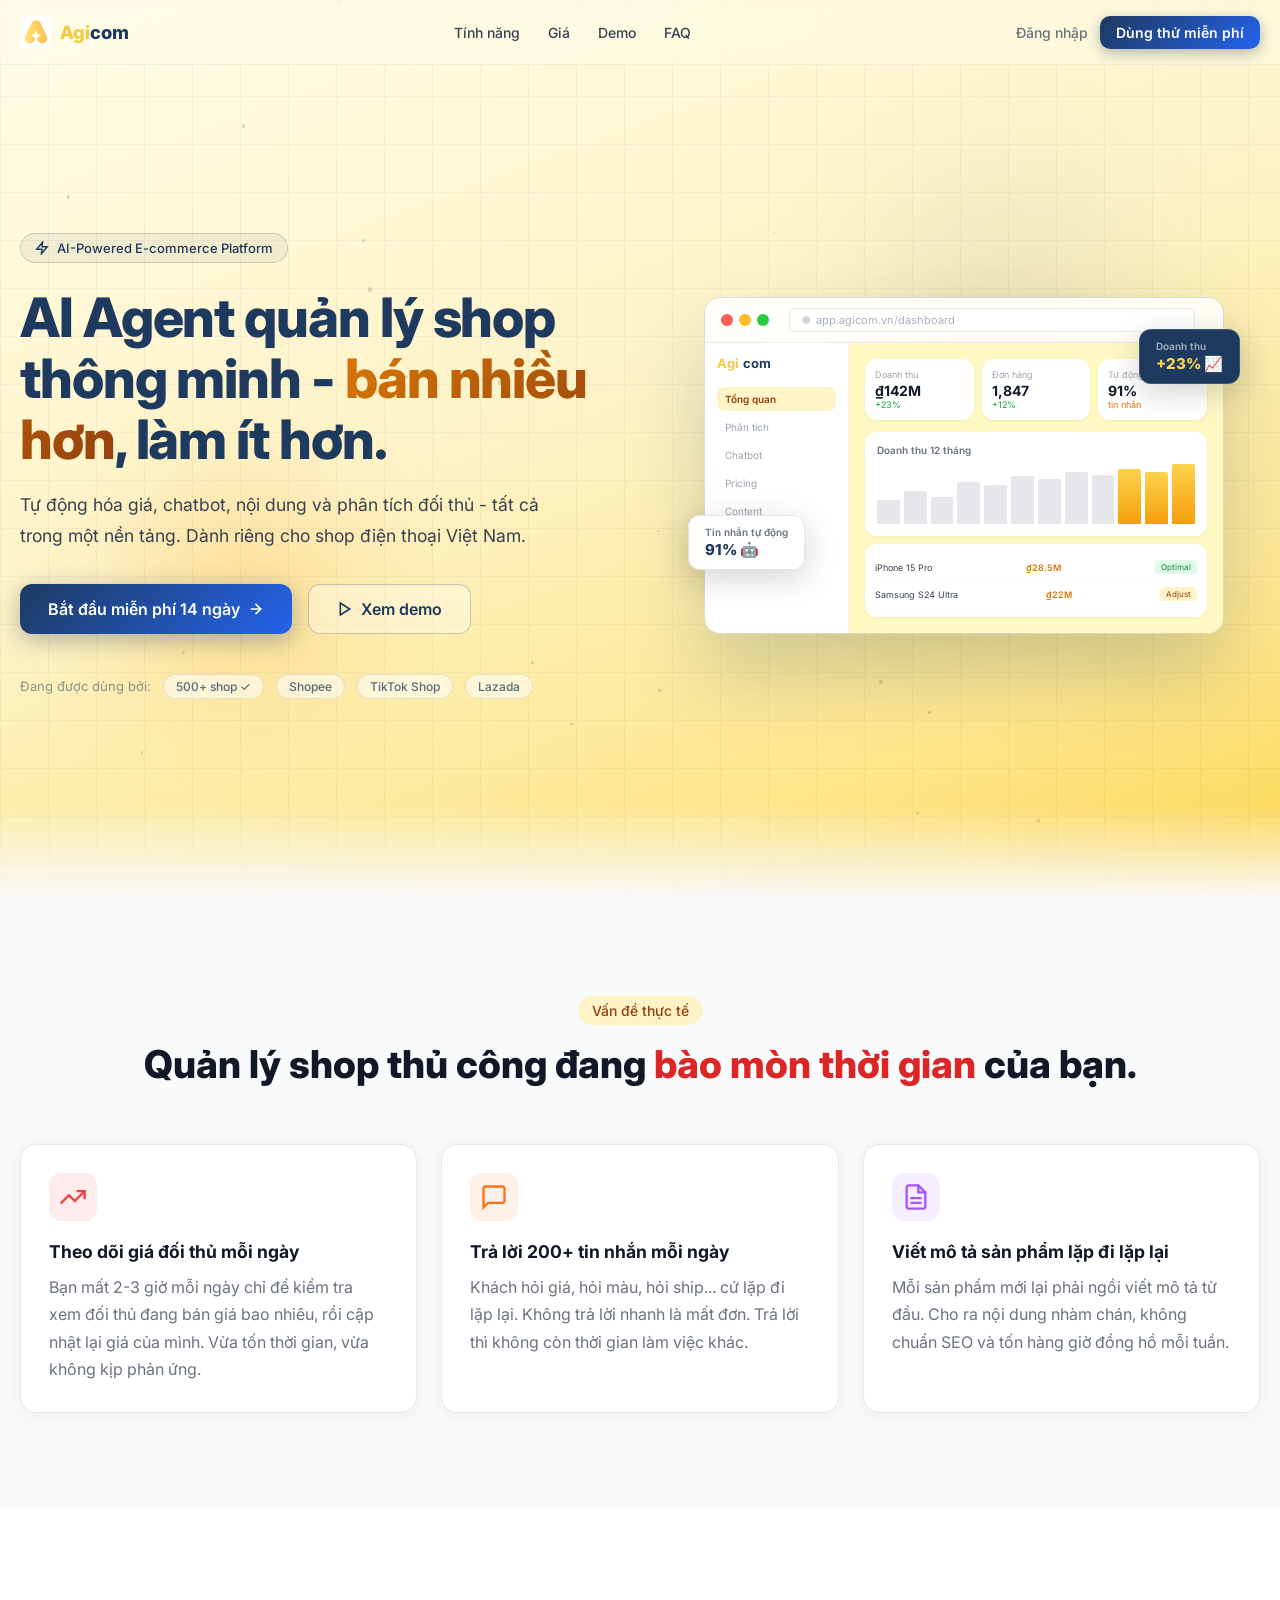
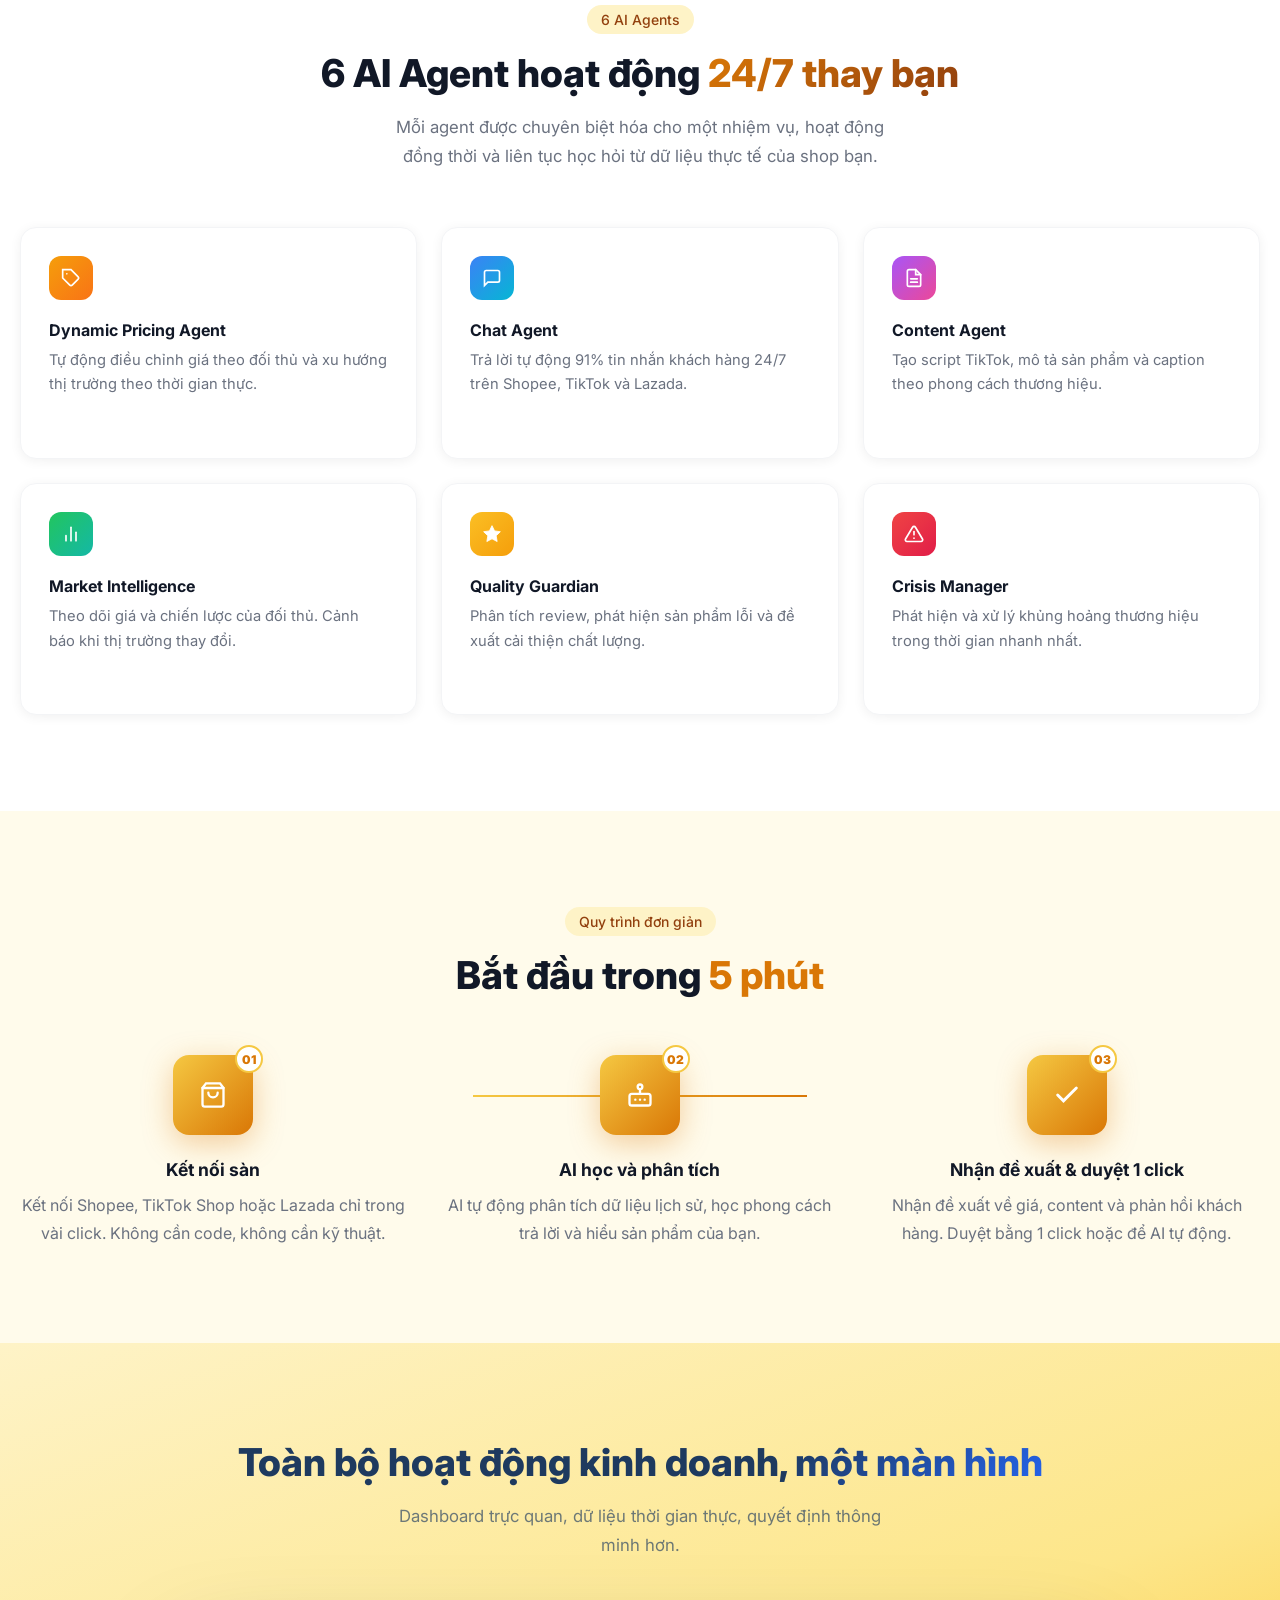
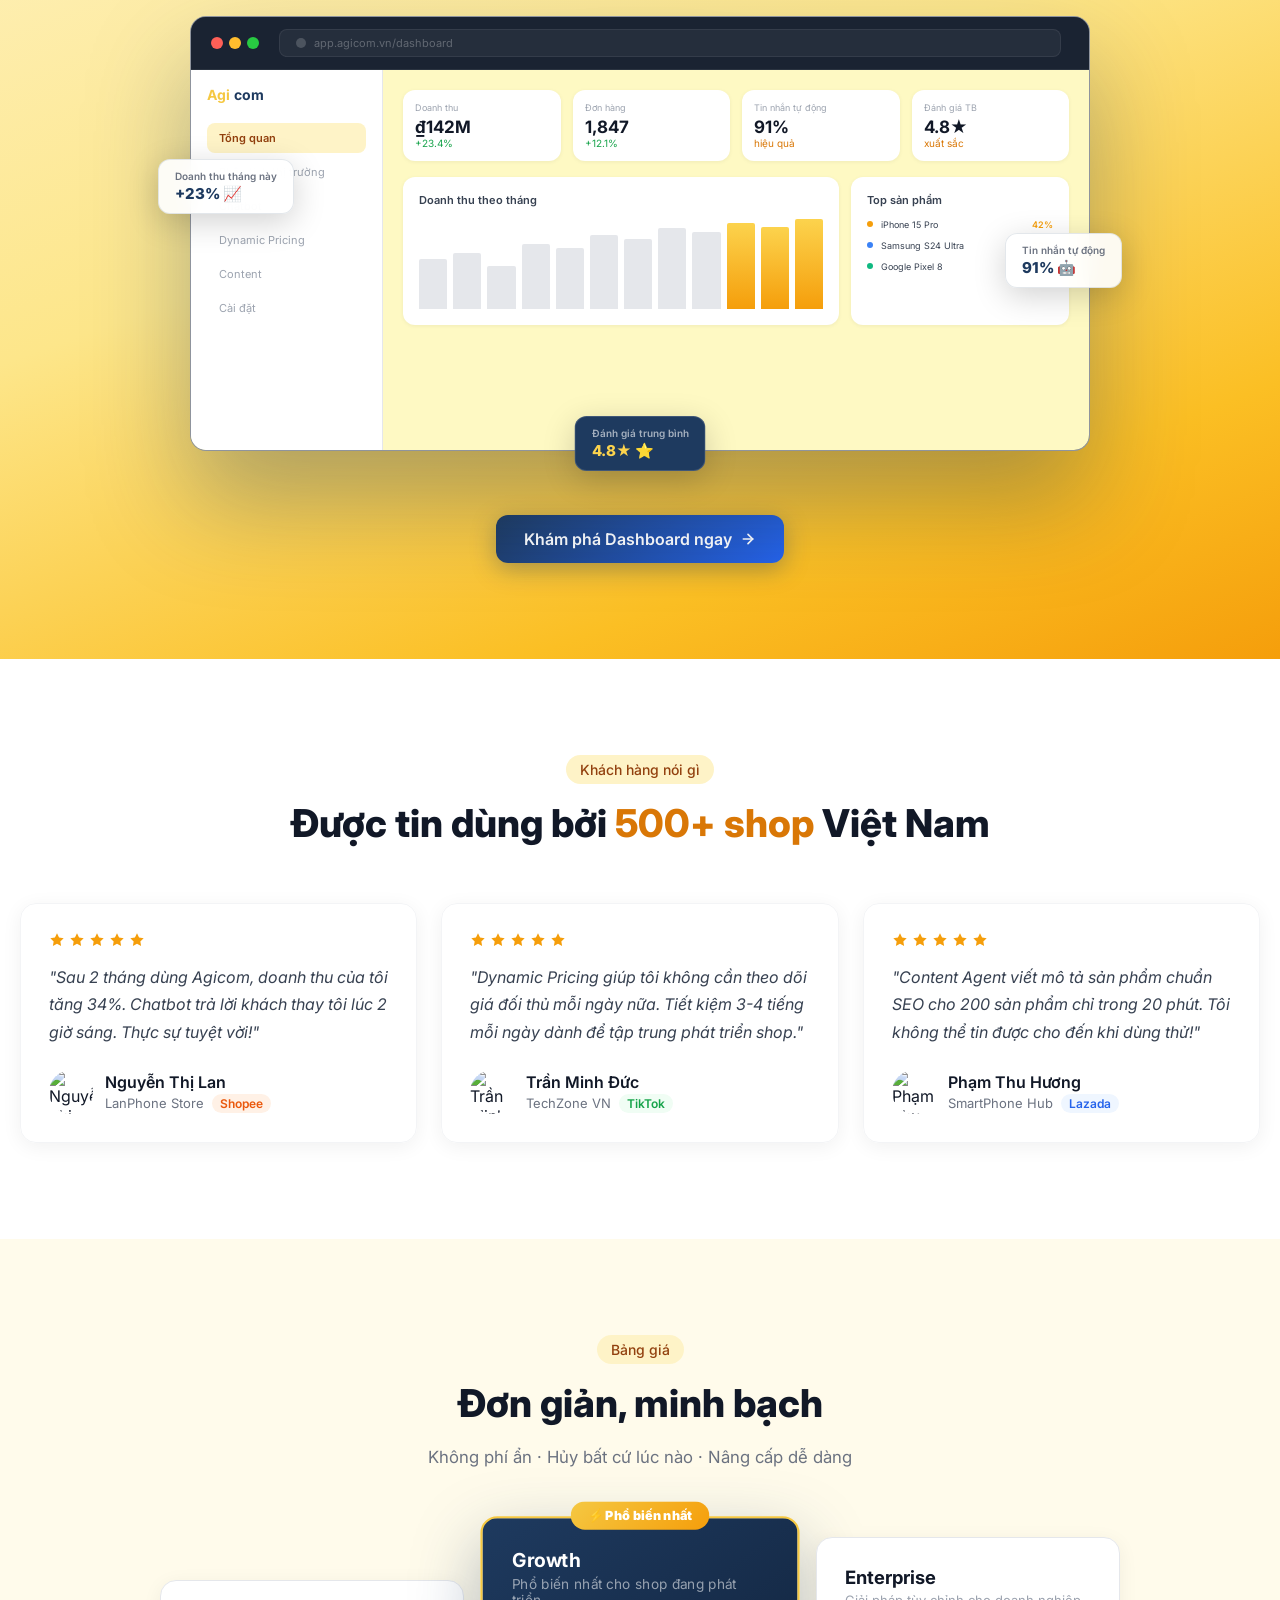
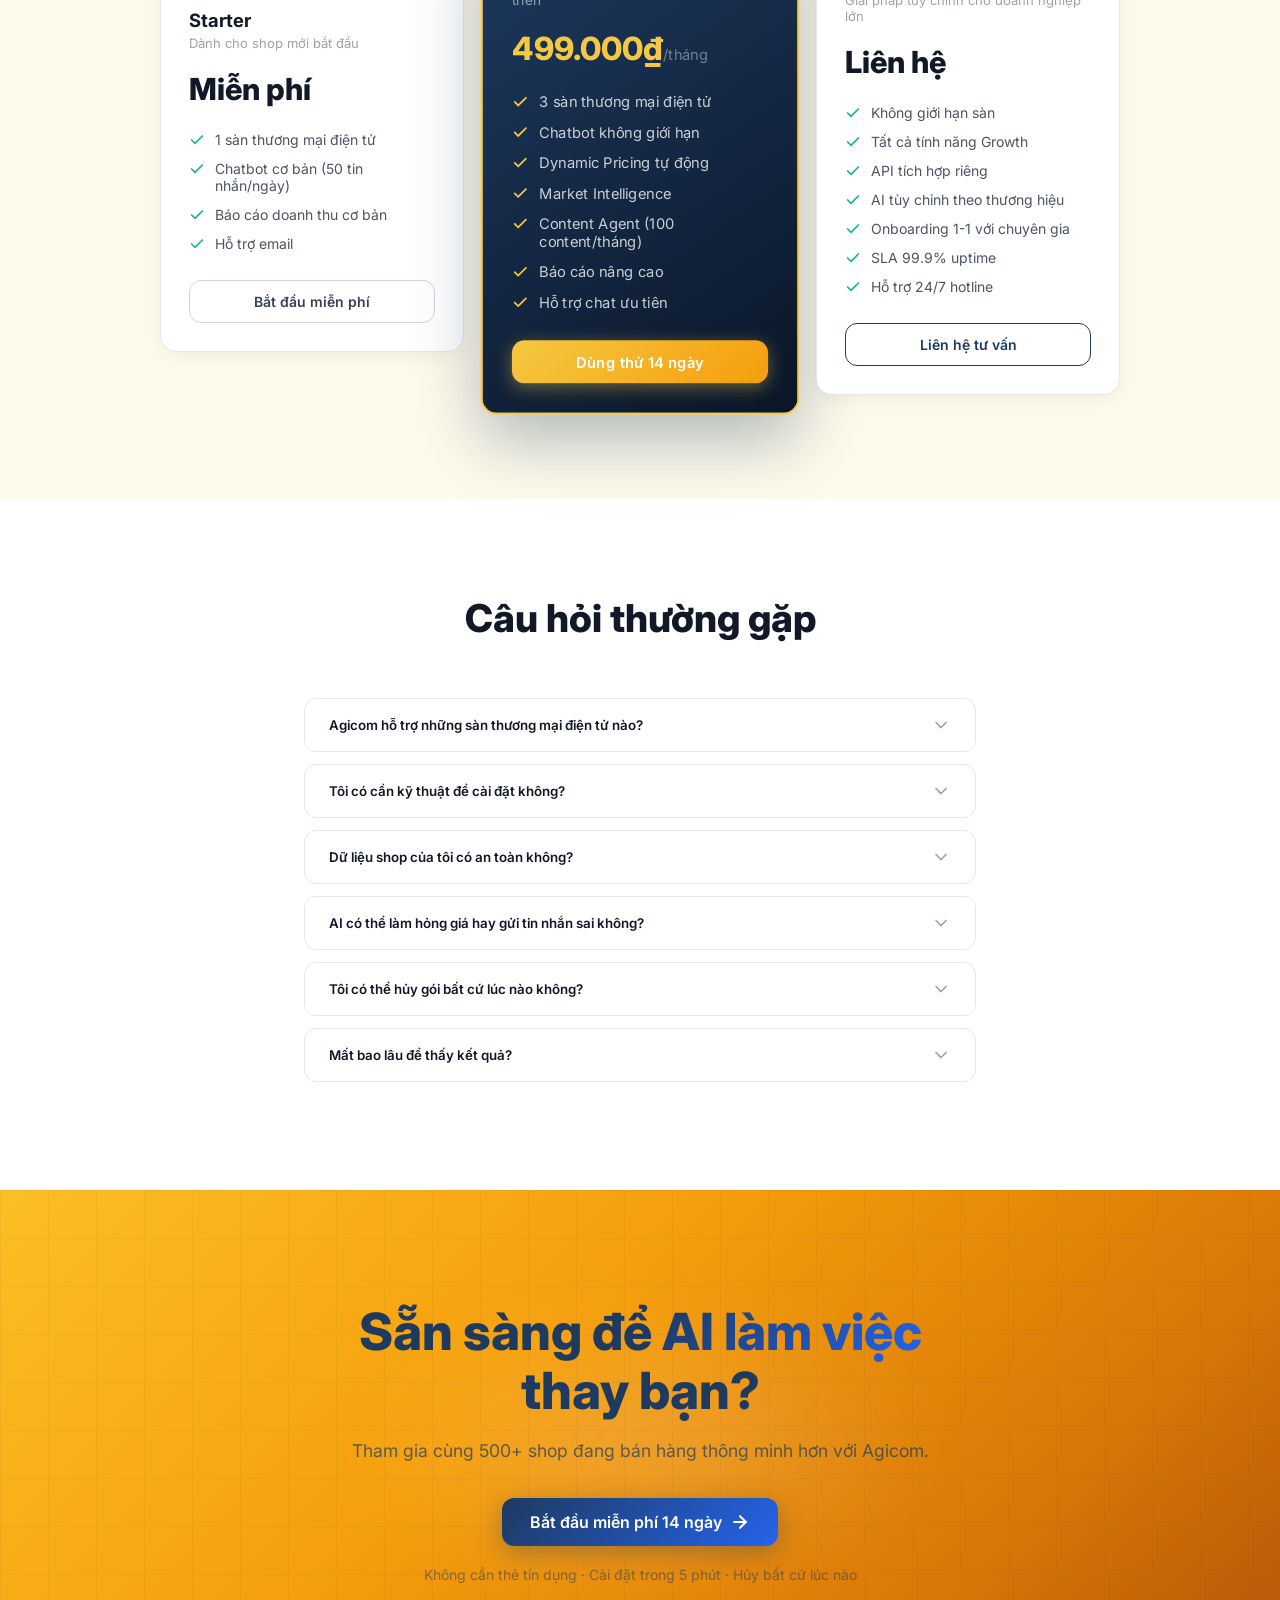
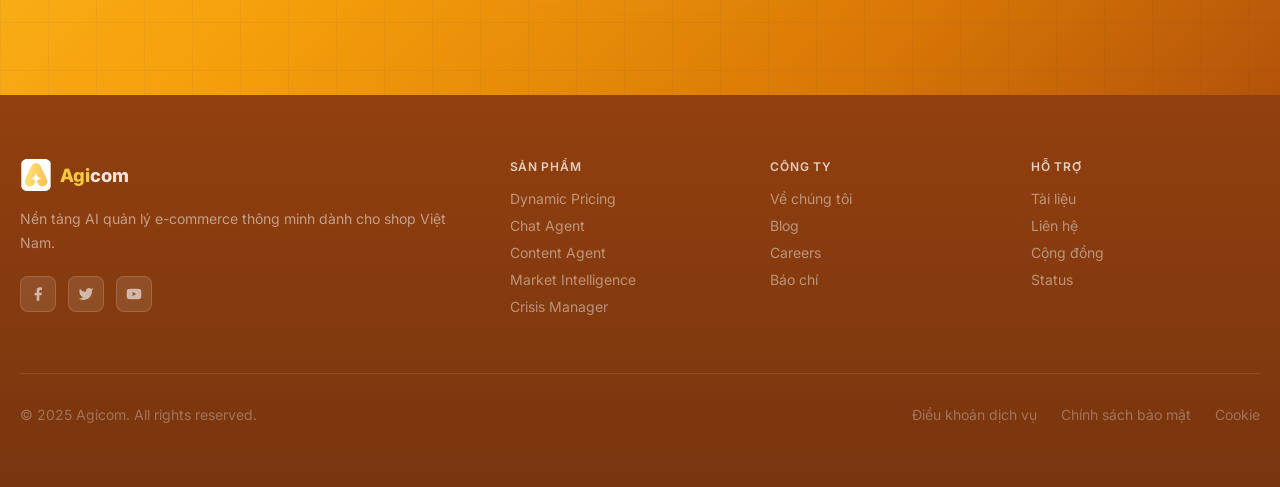
==== commit 649f7ed3: "feat: Favicon" ====
--- a/frontend/landing.html
+++ b/frontend/landing.html
@@ -4,6 +4,7 @@
 <meta charset="UTF-8">
 <meta name="viewport" content="width=device-width, initial-scale=1.0">
 <title>Agicom – AI Agent quản lý shop thông minh</title>
+<link rel="icon" type="image/svg+xml" href="logo-agicom.png" />
 <link rel="preconnect" href="https://fonts.googleapis.com">
 <link rel="preconnect" href="https://fonts.gstatic.com" crossorigin>
 <link href="https://fonts.googleapis.com/css2?family=Inter:wght@400;500;600;700;800&display=swap" rel="stylesheet">
